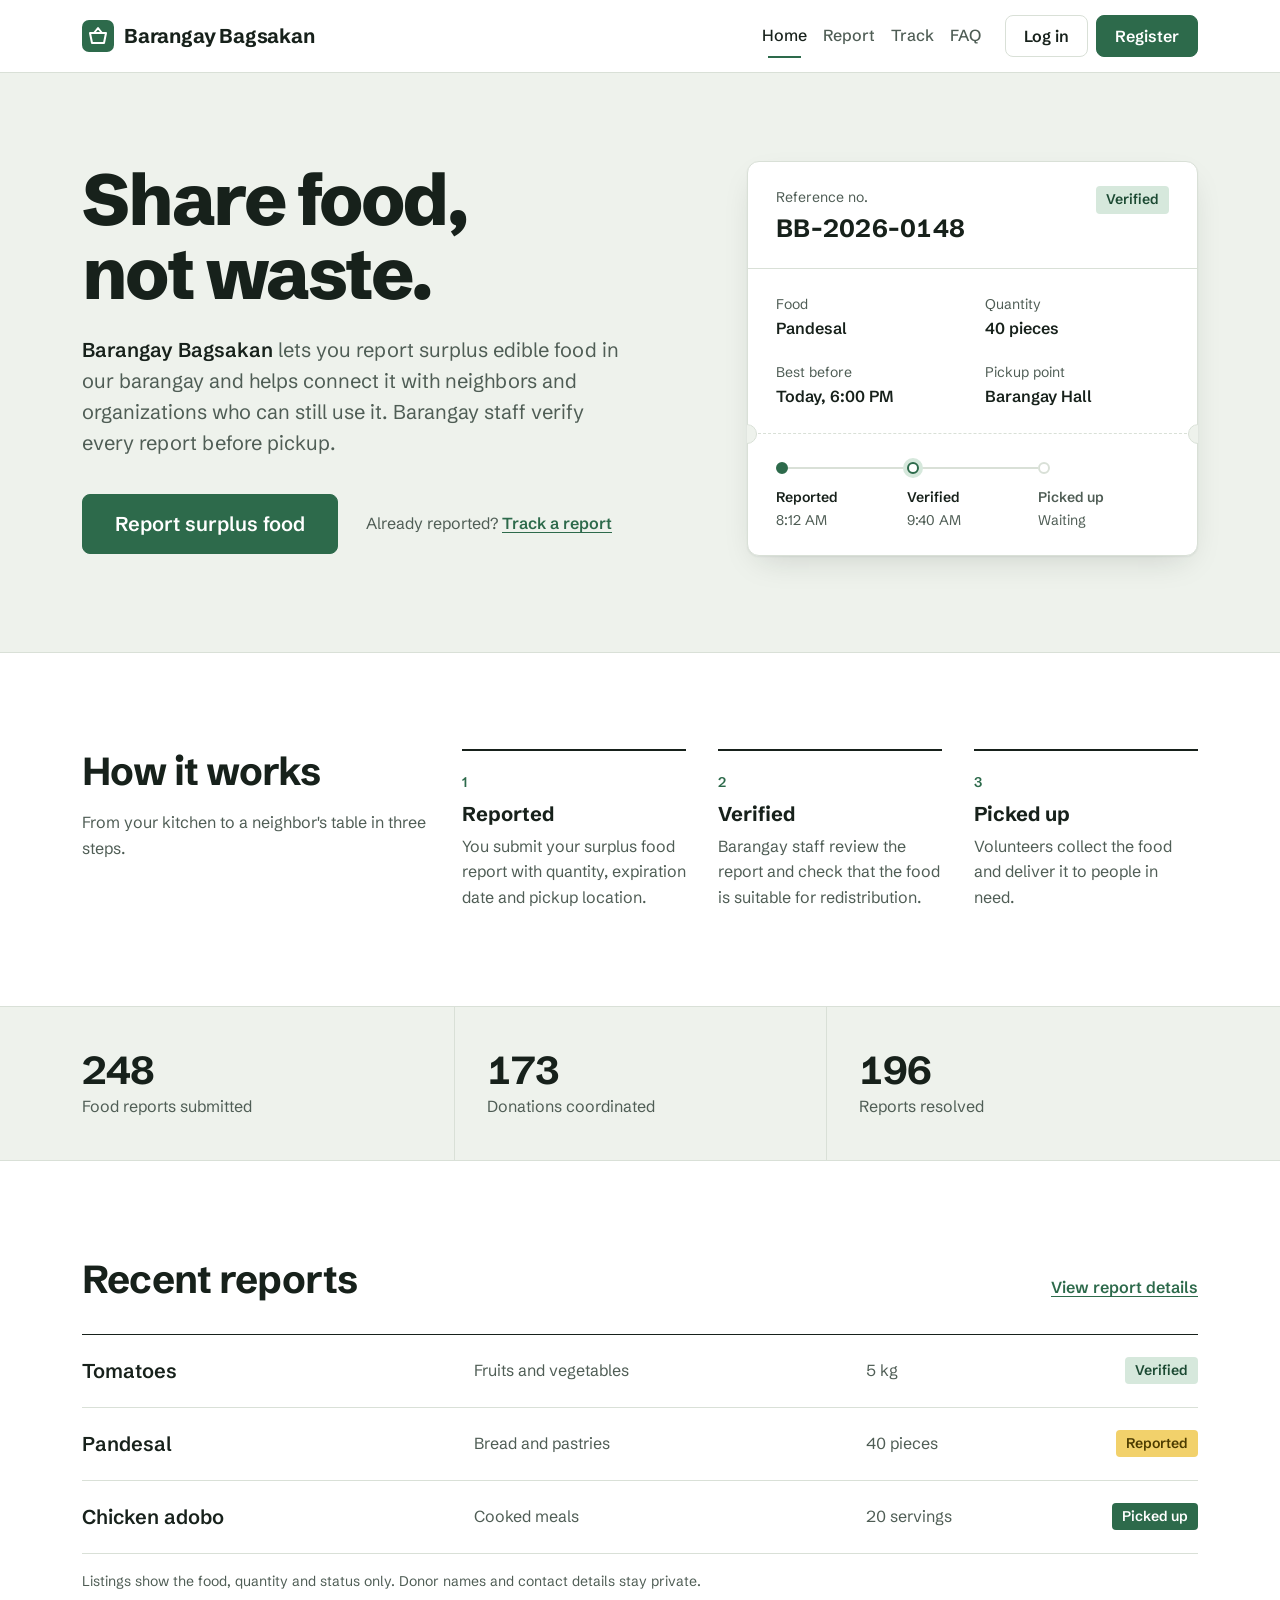
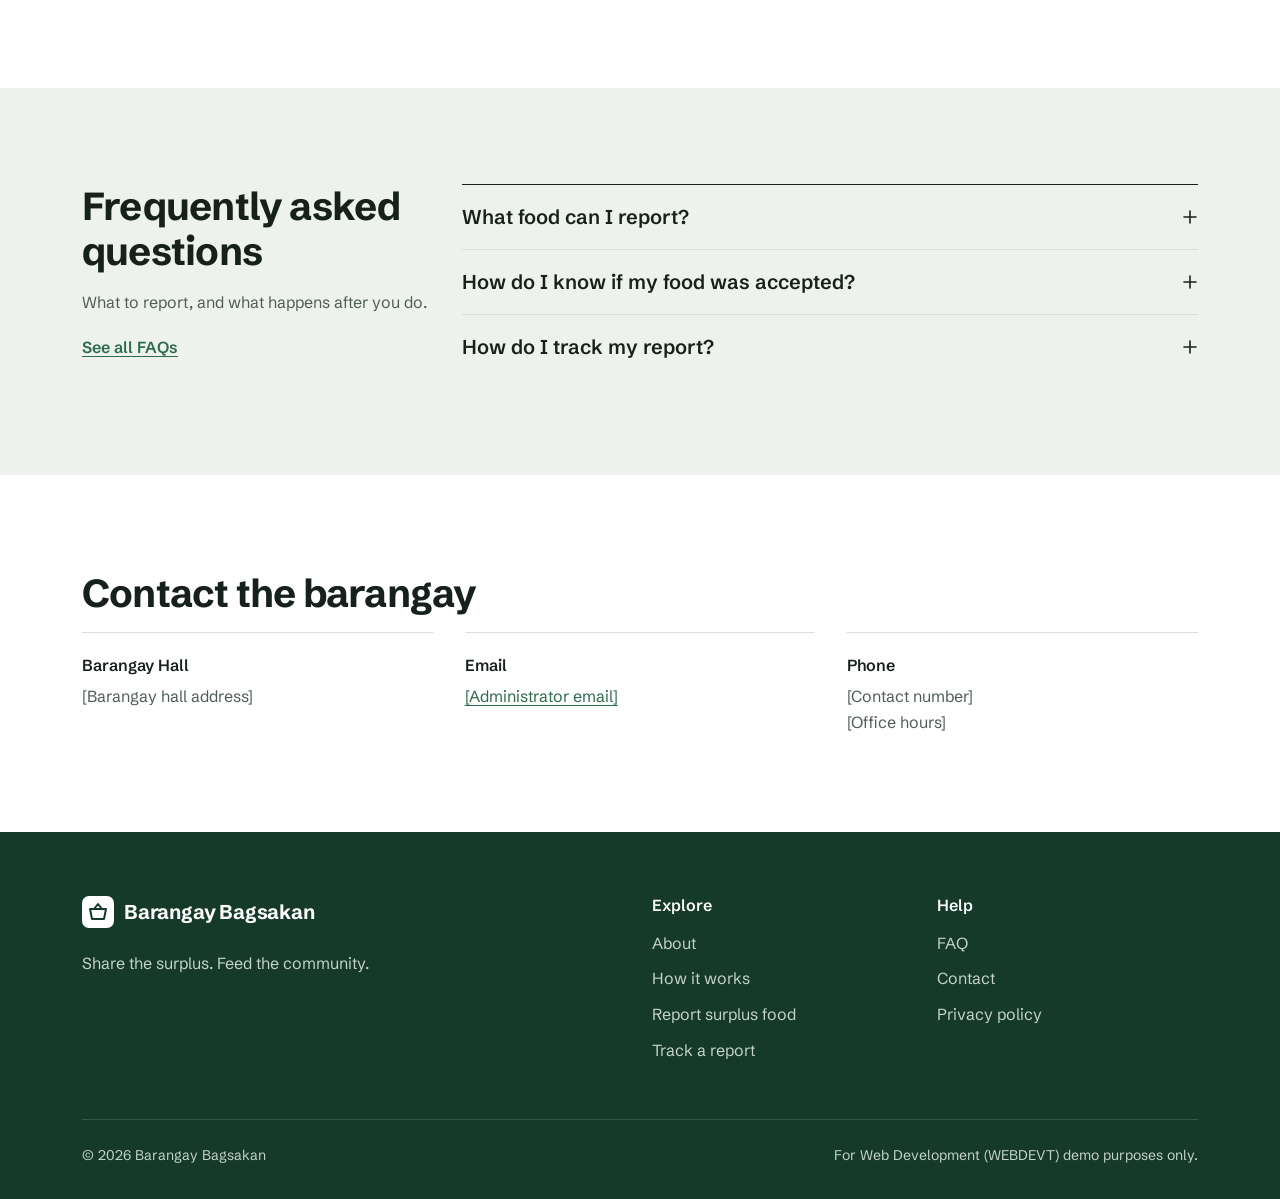
==== index.html @ ea15f90c "Add home page" ====
<!doctype html>
<html lang="en">
  <head>
    <meta charset="utf-8">
    <meta name="viewport" content="width=device-width, initial-scale=1">
    <meta name="description" content="Barangay Bagsakan helps residents report surplus edible food so it reaches neighbors who can still use it.">
    <meta name="theme-color" content="#ffffff">
    <title>Barangay Bagsakan | Share food, not waste.</title>

    <!-- Bootstrap 5: grid, navbar (hamburger menu) and accordion -->
    <link href="https://cdn.jsdelivr.net/npm/bootstrap@5.3.3/dist/css/bootstrap.min.css" rel="stylesheet" integrity="sha384-QWTKZyjpPEjISv5WaRU9OFeRpok6YctnYmDr5pNlyT2bRjXh0JMhjY6hW+ALEwIH" crossorigin="anonymous">

    <!-- One typeface for the whole site: Schibsted Grotesk -->
    <link rel="preconnect" href="https://fonts.googleapis.com">
    <link rel="preconnect" href="https://fonts.gstatic.com" crossorigin>
    <link href="https://fonts.googleapis.com/css2?family=Schibsted+Grotesk:wght@400;500;600;700;800&display=swap" rel="stylesheet">

    <link rel="stylesheet" href="style.css">
  </head>
  <body>
    <a class="skip-link" href="#main">Skip to content</a>

    <!-- ========== 1. NAVIGATION ========== -->
    <!-- Below 992px the links fold into the hamburger menu. -->
    <header class="site-header sticky-top">
      <nav class="navbar navbar-expand-lg" aria-label="Main navigation">
        <div class="container">
          <a class="brand" href="index.html">
            <svg class="brand-mark" viewBox="0 0 32 32" aria-hidden="true">
              <rect width="32" height="32" rx="7" />
              <path d="M8 13h16l-2 10H10z" />
              <path d="M12 13l4-5 4 5" />
            </svg>
            Barangay Bagsakan
          </a>

          <button class="navbar-toggler" type="button" data-bs-toggle="collapse" data-bs-target="#main-menu" aria-controls="main-menu" aria-expanded="false" aria-label="Open menu">
            <span class="hamburger" aria-hidden="true"><span></span><span></span><span></span></span>
          </button>

          <div class="collapse navbar-collapse" id="main-menu">
            <ul class="navbar-nav ms-auto align-items-lg-center">
              <li class="nav-item"><a class="nav-link active" aria-current="page" href="index.html">Home</a></li>
              <li class="nav-item"><a class="nav-link" href="report.html">Report</a></li>
              <li class="nav-item"><a class="nav-link" href="track.html">Track</a></li>
              <li class="nav-item"><a class="nav-link" href="faq.html">FAQ</a></li>
              <li class="nav-item nav-actions">
                <a class="btn btn-outline" href="login.html">Log in</a>
                <a class="btn btn-nav-primary" href="register.html">Register</a>
              </li>
            </ul>
          </div>
        </div>
      </nav>
    </header>

    <main id="main">

      <!-- ========== 2. HERO + 3. REPORT BUTTON ========== -->
      <section class="hero" aria-labelledby="hero-title">
        <div class="container">
          <div class="row align-items-center gy-5">

            <div class="col-lg-6 col-xl-6">
              <h1 class="hero-title" id="hero-title">Share food, not waste.</h1>
              <p class="hero-text"><strong>Barangay Bagsakan</strong> lets you report surplus edible food in our barangay and helps connect it with neighbors and organizations who can still use it. Barangay staff verify every report before pickup.</p>

              <div class="hero-actions">
                <a class="btn btn-primary-solid" href="report.html">Report surplus food</a>
                <p class="hero-track">Already reported? <a href="track.html">Track a report</a></p>
              </div>
            </div>

            <!-- Sample report slip: shows what a resident gets after reporting. -->
            <div class="col-lg-6 col-xl-5 offset-xl-1">
              <figure class="slip" aria-label="Example of a submitted report">
                <div class="slip-head">
                  <div>
                    <span class="slip-label">Reference no.</span>
                    <span class="slip-ref">BB-2026-0148</span>
                  </div>
                  <span class="status status-verified">Verified</span>
                </div>

                <dl class="slip-details">
                  <div>
                    <dt>Food</dt>
                    <dd>Pandesal</dd>
                  </div>
                  <div>
                    <dt>Quantity</dt>
                    <dd>40 pieces</dd>
                  </div>
                  <div>
                    <dt>Best before</dt>
                    <dd>Today, 6:00 PM</dd>
                  </div>
                  <div>
                    <dt>Pickup point</dt>
                    <dd>Barangay Hall</dd>
                  </div>
                </dl>

                <ol class="slip-progress">
                  <li class="is-done"><span class="step-name">Reported</span><span class="step-time">8:12 AM</span></li>
                  <li class="is-current"><span class="step-name">Verified</span><span class="step-time">9:40 AM</span></li>
                  <li><span class="step-name">Picked up</span><span class="step-time">Waiting</span></li>
                </ol>
              </figure>
            </div>

          </div>
        </div>
      </section>

      <!-- ========== 4. HOW IT WORKS ========== -->
      <section class="section" id="how-it-works" aria-labelledby="how-title">
        <div class="container">
          <div class="row gy-4">
            <div class="col-lg-4">
              <h2 class="section-title" id="how-title">How it works</h2>
              <p class="section-lead">From your kitchen to a neighbor's table in three steps.</p>
            </div>

            <div class="col-lg-8">
              <ol class="steps">
                <li class="step">
                  <span class="step-number">1</span>
                  <h3 class="step-title">Reported</h3>
                  <p>You submit your surplus food report with quantity, expiration date and pickup location.</p>
                </li>
                <li class="step">
                  <span class="step-number">2</span>
                  <h3 class="step-title">Verified</h3>
                  <p>Barangay staff review the report and check that the food is suitable for redistribution.</p>
                </li>
                <li class="step">
                  <span class="step-number">3</span>
                  <h3 class="step-title">Picked up</h3>
                  <p>Volunteers collect the food and deliver it to people in need.</p>
                </li>
              </ol>
            </div>
          </div>
        </div>
      </section>

      <!-- ========== 5. STATISTICS ========== -->
      <!-- Sample numbers. Update them when real data is available. -->
      <section class="stats" aria-label="Barangay Bagsakan in numbers">
        <div class="container">
          <dl class="stats-list">
            <div class="stat">
              <dt>Food reports submitted</dt>
              <dd>248</dd>
            </div>
            <div class="stat">
              <dt>Donations coordinated</dt>
              <dd>173</dd>
            </div>
            <div class="stat">
              <dt>Reports resolved</dt>
              <dd>196</dd>
            </div>
          </dl>
        </div>
      </section>

      <!-- ========== 6. RECENT REPORTS ========== -->
      <!-- Listings show food, quantity and status only. No donor names or contact details. -->
      <section class="section" id="recent-reports" aria-labelledby="recent-title">
        <div class="container">
          <div class="section-head">
            <h2 class="section-title" id="recent-title">Recent reports</h2>
            <a class="text-link" href="track.html">View report details</a>
          </div>

          <ul class="listings">
            <li class="listing">
              <span class="listing-name">Tomatoes</span>
              <span class="listing-category">Fruits and vegetables</span>
              <span class="listing-qty">5 kg</span>
              <span class="status status-verified">Verified</span>
            </li>
            <li class="listing">
              <span class="listing-name">Pandesal</span>
              <span class="listing-category">Bread and pastries</span>
              <span class="listing-qty">40 pieces</span>
              <span class="status status-reported">Reported</span>
            </li>
            <li class="listing">
              <span class="listing-name">Chicken adobo</span>
              <span class="listing-category">Cooked meals</span>
              <span class="listing-qty">20 servings</span>
              <span class="status status-picked">Picked up</span>
            </li>
          </ul>

          <p class="listings-note">Listings show the food, quantity and status only. Donor names and contact details stay private.</p>
        </div>
      </section>

      <!-- ========== 7. FAQ ========== -->
      <section class="section section-tinted" id="faq" aria-labelledby="faq-title">
        <div class="container">
          <div class="row gy-4">
            <div class="col-lg-4">
              <h2 class="section-title" id="faq-title">Frequently asked questions</h2>
              <p class="section-lead">What to report, and what happens after you do.</p>
              <a class="text-link" href="faq.html">See all FAQs</a>
            </div>

            <div class="col-lg-8">
              <div class="accordion accordion-flush faq" id="faq-accordion">
                <div class="accordion-item">
                  <h3 class="accordion-header">
                    <button class="accordion-button collapsed" type="button" data-bs-toggle="collapse" data-bs-target="#faq-1" aria-expanded="false" aria-controls="faq-1">What food can I report?</button>
                  </h3>
                  <div id="faq-1" class="accordion-collapse collapse" data-bs-parent="#faq-accordion">
                    <div class="accordion-body">Edible, safe food such as fresh fruits and vegetables, bread and pastries, packaged goods that are not yet expired, and properly stored cooked meals. Spoiled or expired food should not be reported.</div>
                  </div>
                </div>
                <div class="accordion-item">
                  <h3 class="accordion-header">
                    <button class="accordion-button collapsed" type="button" data-bs-toggle="collapse" data-bs-target="#faq-2" aria-expanded="false" aria-controls="faq-2">How do I know if my food was accepted?</button>
                  </h3>
                  <div id="faq-2" class="accordion-collapse collapse" data-bs-parent="#faq-accordion">
                    <div class="accordion-body">After barangay staff review your report, its status changes to Verified. You can check it anytime on the Track a report page.</div>
                  </div>
                </div>
                <div class="accordion-item">
                  <h3 class="accordion-header">
                    <button class="accordion-button collapsed" type="button" data-bs-toggle="collapse" data-bs-target="#faq-3" aria-expanded="false" aria-controls="faq-3">How do I track my report?</button>
                  </h3>
                  <div id="faq-3" class="accordion-collapse collapse" data-bs-parent="#faq-accordion">
                    <div class="accordion-body">Use the reference number you received after submitting. Enter it on the <a href="track.html">Track a report</a> page to see the current status and latest update.</div>
                  </div>
                </div>
              </div>
            </div>
          </div>
        </div>
      </section>

      <!-- ========== 8. CONTACT INFORMATION ========== -->
      <section class="section" id="contact" aria-labelledby="contact-title">
        <div class="container">
          <h2 class="section-title" id="contact-title">Contact the barangay</h2>

          <dl class="contact-list">
            <div class="contact-item">
              <dt>Barangay Hall</dt>
              <dd>[Barangay hall address]</dd>
            </div>
            <div class="contact-item">
              <dt>Email</dt>
              <dd><a href="mailto:admin@example.com">[Administrator email]</a></dd>
            </div>
            <div class="contact-item">
              <dt>Phone</dt>
              <dd>[Contact number]<br>[Office hours]</dd>
            </div>
          </dl>
        </div>
      </section>

    </main>

    <!-- ========== 9. FOOTER ========== -->
    <!-- Copy this whole <footer> into every page so it stays the same everywhere. -->
    <footer class="site-footer">
      <div class="container">
        <div class="row gy-4">
          <div class="col-lg-5">
            <a class="brand brand-light" href="index.html">
              <svg class="brand-mark" viewBox="0 0 32 32" aria-hidden="true">
                <rect width="32" height="32" rx="7" />
                <path d="M8 13h16l-2 10H10z" />
                <path d="M12 13l4-5 4 5" />
              </svg>
              Barangay Bagsakan
            </a>
            <p class="footer-tagline">Share the surplus. Feed the community.</p>
          </div>

          <nav class="col-6 col-lg-3 offset-lg-1" aria-label="Footer: explore">
            <h2 class="footer-heading">Explore</h2>
            <ul class="footer-links">
              <li><a href="about.html">About</a></li>
              <li><a href="index.html#how-it-works">How it works</a></li>
              <li><a href="report.html">Report surplus food</a></li>
              <li><a href="track.html">Track a report</a></li>
            </ul>
          </nav>

          <nav class="col-6 col-lg-3" aria-label="Footer: help">
            <h2 class="footer-heading">Help</h2>
            <ul class="footer-links">
              <li><a href="faq.html">FAQ</a></li>
              <li><a href="index.html#contact">Contact</a></li>
              <li><a href="privacy.html">Privacy policy</a></li>
            </ul>
          </nav>
        </div>

        <div class="footer-bottom">
          <p>&copy; <span id="year">2026</span> Barangay Bagsakan</p>
          <p>For Web Development (WEBDEVT) demo purposes only.</p>
        </div>
      </div>
    </footer>

    <script src="https://cdn.jsdelivr.net/npm/bootstrap@5.3.3/dist/js/bootstrap.bundle.min.js" integrity="sha384-YvpcrYf0tY3lHB60NNkmXc5s9fDVZLESaAA55NDzOxhy9GkcIdslK1eN7N6jIeHz" crossorigin="anonymous"></script>
    <script src="script.js"></script>
  </body>
</html>
---- style.css ----
/* =========================================================
   Barangay Bagsakan: shared styles
   Every page links this file so the header, buttons and
   footer look the same everywhere.
   ========================================================= */

:root {
  /* Color */
  --white: #ffffff;
  --sage: #eef2ec;        /* tinted sections */
  --line: #d9e0d7;        /* dividers and borders */
  --ink: #17211b;         /* main text */
  --ink-soft: #4f5d55;    /* secondary text */
  --leaf: #2d6a4b;        /* buttons, links, done states */
  --leaf-dark: #22533a;
  --forest: #163a2a;      /* footer */
  --calamansi: #f2d16b;   /* "Reported" status only */

  /* Type scale (16px base, about 1.25 ratio) */
  --font: "Schibsted Grotesk", "Segoe UI", system-ui, sans-serif;
  --text-sm: 0.875rem;    /* 14px */
  --text-base: 1rem;      /* 16px */
  --text-md: 1.25rem;     /* 20px */
  --text-lg: 1.5625rem;   /* 25px */
  --text-xl: 1.9375rem;   /* 31px */
  --text-2xl: 2.4375rem;  /* 39px */

  /* Spacing and shape */
  --section-space: 6rem;
  --radius: 8px;
  --header-height: 72px;
}

/* ---------- Base ---------- */
html {
  scroll-behavior: smooth;
  scroll-padding-top: var(--header-height); /* anchors don't hide under the sticky header */
}

body {
  font-family: var(--font);
  font-size: var(--text-base);
  line-height: 1.6;
  color: var(--ink);
  background-color: var(--white);
  -webkit-font-smoothing: antialiased;
}

h1, h2, h3 {
  font-family: var(--font);
  color: var(--ink);
  margin: 0;
}

p {
  margin: 0;
}

a {
  color: var(--leaf);
  text-underline-offset: 0.2em;
}

a:hover {
  color: var(--leaf-dark);
}

:focus-visible {
  outline: 3px solid var(--leaf);
  outline-offset: 3px;
  border-radius: 4px;
}

.skip-link {
  position: absolute;
  left: 1rem;
  top: -3rem;
  z-index: 2000;
  padding: 0.5rem 1rem;
  background-color: var(--ink);
  color: var(--white);
  border-radius: var(--radius);
}

.skip-link:focus {
  top: 1rem;
  color: var(--white);
}

/* ---------- Buttons ---------- */
.btn-primary-solid,
.btn-outline {
  display: inline-flex;
  align-items: center;
  justify-content: center;
  min-height: 48px;
  padding: 0.75rem 1.5rem;
  border-radius: var(--radius);
  font-weight: 600;
  font-size: var(--text-base);
  text-decoration: none;
  transition: background-color 0.15s ease, color 0.15s ease, border-color 0.15s ease;
}

.btn-primary-solid {
  background-color: var(--leaf);
  border: 1px solid var(--leaf);
  color: var(--white);
}

.btn-primary-solid:hover,
.btn-primary-solid:focus-visible {
  background-color: var(--leaf-dark);
  border-color: var(--leaf-dark);
  color: var(--white);
}

.btn-outline {
  min-height: 40px;
  padding: 0.5rem 1.125rem;
  background-color: transparent;
  border: 1px solid var(--line);
  color: var(--ink);
}

.btn-outline:hover,
.btn-outline:focus-visible {
  border-color: var(--ink);
  color: var(--ink);
}

/* Small solid button for the navbar (Register) */
.btn-nav-primary {
  display: inline-flex;
  align-items: center;
  justify-content: center;
  min-height: 40px;
  padding: 0.5rem 1.125rem;
  border-radius: var(--radius);
  border: 1px solid var(--leaf);
  background-color: var(--leaf);
  color: var(--white);
  font-weight: 600;
  text-decoration: none;
  transition: background-color 0.15s ease, border-color 0.15s ease;
}

.btn-nav-primary:hover,
.btn-nav-primary:focus-visible {
  background-color: var(--leaf-dark);
  border-color: var(--leaf-dark);
  color: var(--white);
}

.nav-actions {
  display: flex;
  gap: 0.5rem;
}

/* ---------- Status tags (used in the slip and listings) ---------- */
.status {
  display: inline-block;
  padding: 0.25rem 0.625rem;
  border-radius: 4px;
  font-size: var(--text-sm);
  font-weight: 600;
  line-height: 1.4;
  white-space: nowrap;
}

.status-reported { background-color: var(--calamansi); color: #4d3c00; }
.status-verified { background-color: #d6e8dc; color: #1c4a33; }
.status-picked   { background-color: var(--leaf); color: var(--white); }

/* =========================================================
   1. HEADER / NAVIGATION
   ========================================================= */
.site-header {
  background-color: var(--white);
  border-bottom: 1px solid var(--line);
}

.site-header .navbar {
  min-height: var(--header-height);
  padding: 0;
}

.brand {
  display: inline-flex;
  align-items: center;
  gap: 0.625rem;
  font-size: var(--text-md);
  font-weight: 700;
  letter-spacing: -0.01em;
  color: var(--ink);
  text-decoration: none;
}

.brand:hover {
  color: var(--ink);
}

.brand-mark {
  width: 32px;
  height: 32px;
  flex-shrink: 0;
}

.brand-mark rect {
  fill: var(--leaf);
}

.brand-mark path {
  fill: none;
  stroke: var(--white);
  stroke-width: 2;
  stroke-linejoin: round;
  stroke-linecap: round;
}

.navbar .nav-link {
  position: relative;
  padding: 0.5rem 0.875rem;
  font-weight: 500;
  color: var(--ink-soft);
}

.navbar .nav-link:hover,
.navbar .nav-link.active {
  color: var(--ink);
}

/* Current page: a short line under the link (desktop) */
@media (min-width: 992px) {
  .navbar .nav-link.active::after {
    content: "";
    position: absolute;
    left: 0.875rem;
    right: 0.875rem;
    bottom: -1px;
    height: 2px;
    background-color: var(--leaf);
  }

  .site-header .navbar-nav {
    align-self: stretch;
  }

  .site-header .nav-item {
    display: flex;
    align-items: center;
  }

  .site-header .nav-link {
    height: 100%;
    display: flex;
    align-items: center;
  }

  .nav-actions {
    margin-left: 1rem;
  }
}

/* Hamburger: three bars that become an X when the menu is open */
.navbar-toggler {
  width: 44px;
  height: 44px;
  padding: 0;
  border: 1px solid var(--line);
  border-radius: var(--radius);
}

.navbar-toggler:focus {
  box-shadow: none;
}

.hamburger {
  display: flex;
  flex-direction: column;
  gap: 5px;
  width: 20px;
  margin: 0 auto;
}

.hamburger span {
  display: block;
  height: 2px;
  background-color: var(--ink);
  border-radius: 1px;
  transition: transform 0.2s ease, opacity 0.2s ease;
}

.navbar-toggler[aria-expanded="true"] .hamburger span:nth-child(1) { transform: translateY(7px) rotate(45deg); }
.navbar-toggler[aria-expanded="true"] .hamburger span:nth-child(2) { opacity: 0; }
.navbar-toggler[aria-expanded="true"] .hamburger span:nth-child(3) { transform: translateY(-7px) rotate(-45deg); }

/* Mobile menu */
@media (max-width: 991.98px) {
  .navbar-collapse {
    padding: 0.5rem 0 1.25rem;
  }

  .navbar .nav-link {
    padding: 0.75rem 0;
    min-height: 44px;
    border-bottom: 1px solid var(--line);
  }

  .navbar .nav-link.active {
    color: var(--leaf);
  }

  /* Log in and Register share one row, each half the width */
  .nav-actions {
    margin-top: 1rem;
  }

  .nav-actions .btn-outline,
  .nav-actions .btn-nav-primary {
    flex: 1;
    min-height: 48px;
  }
}

/* =========================================================
   2. HERO
   ========================================================= */
.hero {
  padding: 5.5rem 0 6rem;
  background-color: var(--sage);
  border-bottom: 1px solid var(--line);
}

.hero-title {
  font-size: clamp(2.75rem, 1.6rem + 4.2vw, 4.5rem);
  font-weight: 800;
  line-height: 1.02;
  letter-spacing: -0.035em;
  max-width: 10ch;
  margin-bottom: 1.5rem;
}

.hero-text {
  font-size: var(--text-md);
  line-height: 1.55;
  color: var(--ink-soft);
  max-width: 34rem;
  margin-bottom: 2.25rem;
}

.hero-text strong {
  font-weight: 600;
  color: var(--ink);
}

.hero-actions {
  display: flex;
  flex-wrap: wrap;
  align-items: center;
  gap: 1rem 1.75rem;
}

.hero-actions .btn-primary-solid {
  min-height: 56px;
  padding: 0.875rem 2rem;
  font-size: var(--text-md);
}

.hero-track {
  color: var(--ink-soft);
}

.hero-track a {
  font-weight: 600;
}

/* ---------- Report slip ---------- */
.slip {
  margin: 0;
  background-color: var(--white);
  border: 1px solid var(--line);
  border-radius: 12px;
  box-shadow: 0 1px 2px rgba(23, 33, 27, 0.06), 0 12px 32px -12px rgba(23, 33, 27, 0.18);
}

.slip-head {
  display: flex;
  justify-content: space-between;
  align-items: flex-start;
  gap: 1rem;
  padding: 1.5rem 1.75rem 1.25rem;
  border-bottom: 1px solid var(--line);
}

.slip-label {
  display: block;
  font-size: var(--text-sm);
  color: var(--ink-soft);
}

.slip-ref {
  display: block;
  font-size: var(--text-lg);
  font-weight: 700;
  letter-spacing: 0.01em;
  font-variant-numeric: tabular-nums;
}

.slip-details {
  display: grid;
  grid-template-columns: 1fr 1fr;
  gap: 1.25rem 1.5rem;
  margin: 0;
  padding: 1.5rem 1.75rem;
}

.slip-details dt {
  font-size: var(--text-sm);
  font-weight: 400;
  color: var(--ink-soft);
}

.slip-details dd {
  margin: 0;
  font-weight: 600;
}

/* Tear line with two notches, like a claim stub */
.slip-progress {
  position: relative;
  display: grid;
  grid-template-columns: repeat(3, 1fr);
  margin: 0;
  padding: 1.75rem 1.75rem 1.5rem;
  list-style: none;
  border-top: 1px dashed var(--line);
}

.slip-progress::before,
.slip-progress::after {
  content: "";
  position: absolute;
  top: -10px;
  width: 20px;
  height: 20px;
  border-radius: 50%;
  background-color: var(--sage);
  border: 1px solid var(--line);
}

.slip-progress::before { left: -11px; clip-path: inset(0 0 0 50%); }
.slip-progress::after  { right: -11px; clip-path: inset(0 50% 0 0); }

.slip-progress li {
  position: relative;
  padding-top: 1.5rem;
}

/* Dot for each step */
.slip-progress li::before {
  content: "";
  position: absolute;
  top: 0;
  left: 0;
  z-index: 1;
  width: 12px;
  height: 12px;
  border-radius: 50%;
  background-color: var(--white);
  border: 2px solid var(--line);
}

/* Line connecting the dots */
.slip-progress li:not(:last-child)::after {
  content: "";
  position: absolute;
  top: 5px;
  left: 12px;
  right: 0;
  height: 2px;
  background-color: var(--line);
}

.slip-progress .is-done::before,
.slip-progress .is-done::after {
  background-color: var(--leaf);
  border-color: var(--leaf);
}

.slip-progress .is-current::before {
  border-color: var(--leaf);
  box-shadow: 0 0 0 4px #d6e8dc;
}

.step-name {
  display: block;
  font-size: var(--text-sm);
  font-weight: 600;
}

.step-time {
  display: block;
  font-size: var(--text-sm);
  color: var(--ink-soft);
}

.slip-progress li:not(.is-done):not(.is-current) .step-name {
  color: var(--ink-soft);
}

/* =========================================================
   SHARED SECTION STYLES
   ========================================================= */
.section {
  padding: var(--section-space) 0;
}

.section-tinted {
  background-color: var(--sage);
}

.section-title {
  font-size: clamp(var(--text-xl), 1.4rem + 1.4vw, var(--text-2xl));
  font-weight: 700;
  line-height: 1.15;
  letter-spacing: -0.02em;
  margin-bottom: 1rem;
}

.section-lead {
  color: var(--ink-soft);
  max-width: 22rem;
  margin-bottom: 1.25rem;
}

.section-head {
  display: flex;
  flex-wrap: wrap;
  justify-content: space-between;
  align-items: baseline;
  gap: 0.5rem 2rem;
  margin-bottom: 2rem;
}

.section-head .section-title {
  margin-bottom: 0;
}

.text-link {
  font-weight: 600;
}

/* =========================================================
   4. HOW IT WORKS
   ========================================================= */
.steps {
  display: grid;
  grid-template-columns: repeat(3, 1fr);
  gap: 2rem;
  margin: 0;
  padding: 0;
  list-style: none;
}

.step {
  padding-top: 1.25rem;
  border-top: 2px solid var(--ink);
}

.step-number {
  display: block;
  font-size: var(--text-sm);
  font-weight: 600;
  color: var(--leaf);
  margin-bottom: 0.5rem;
}

.step-title {
  font-size: var(--text-md);
  font-weight: 700;
  margin-bottom: 0.5rem;
}

.step p {
  color: var(--ink-soft);
}

/* =========================================================
   5. STATISTICS
   ========================================================= */
.stats {
  background-color: var(--sage);
  border-top: 1px solid var(--line);
  border-bottom: 1px solid var(--line);
}

.stats-list {
  display: grid;
  grid-template-columns: repeat(3, 1fr);
  margin: 0;
}

.stat {
  display: flex;
  flex-direction: column-reverse; /* number shows above its label */
  padding: 2.5rem 0 2.5rem 2rem;
  border-left: 1px solid var(--line);
}

.stat:first-child {
  padding-left: 0;
  border-left: none;
}

.stat dt {
  font-weight: 400;
  color: var(--ink-soft);
}

.stat dd {
  margin: 0;
  font-size: var(--text-2xl);
  font-weight: 700;
  line-height: 1.2;
  letter-spacing: -0.02em;
  font-variant-numeric: tabular-nums;
}

/* =========================================================
   6. RECENT REPORTS (listing board)
   ========================================================= */
.listings {
  margin: 0;
  padding: 0;
  list-style: none;
  border-top: 1px solid var(--ink);
}

.listing {
  display: grid;
  grid-template-columns: 2fr 2fr 1fr 8rem;
  align-items: center;
  gap: 1rem;
  padding: 1.25rem 0;
  border-bottom: 1px solid var(--line);
}

.listing-name {
  font-size: var(--text-md);
  font-weight: 600;
}

.listing-category,
.listing-qty {
  color: var(--ink-soft);
}

.listing-qty {
  font-variant-numeric: tabular-nums;
}

.listing .status {
  justify-self: end;
}

.listings-note {
  margin-top: 1rem;
  font-size: var(--text-sm);
  color: var(--ink-soft);
}

/* =========================================================
   7. FAQ (Bootstrap accordion, flush style)
   ========================================================= */
.faq {
  --bs-accordion-bg: transparent;
  --bs-accordion-border-color: var(--line);
  --bs-accordion-btn-padding-x: 0;
  --bs-accordion-btn-padding-y: 1.25rem;
  --bs-accordion-body-padding-x: 0;
  --bs-accordion-body-padding-y: 0;
  --bs-accordion-btn-color: var(--ink);
  --bs-accordion-active-color: var(--ink);
  --bs-accordion-active-bg: transparent;
  --bs-accordion-btn-focus-box-shadow: none;
  /* Plus / minus icons instead of the default chevron */
  --bs-accordion-btn-icon: url("data:image/svg+xml,%3csvg xmlns='http://www.w3.org/2000/svg' viewBox='0 0 16 16'%3e%3cpath d='M8 2v12M2 8h12' stroke='%2317211b' stroke-width='1.6' stroke-linecap='round'/%3e%3c/svg%3e");
  --bs-accordion-btn-active-icon: url("data:image/svg+xml,%3csvg xmlns='http://www.w3.org/2000/svg' viewBox='0 0 16 16'%3e%3cpath d='M2 8h12' stroke='%232d6a4b' stroke-width='1.6' stroke-linecap='round'/%3e%3c/svg%3e");
  --bs-accordion-btn-icon-transform: none;
  --bs-accordion-btn-icon-width: 1rem;
  border-top: 1px solid var(--ink);
}

.faq .accordion-item {
  background-color: transparent;
}

.faq .accordion-button {
  font-size: var(--text-md);
  font-weight: 600;
  background-color: transparent;
}

.faq .accordion-button:focus-visible {
  outline: 3px solid var(--leaf);
  outline-offset: -3px;
}

.faq .accordion-body {
  max-width: 40rem;
  padding-bottom: 1.5rem;
  color: var(--ink-soft);
}

/* =========================================================
   8. CONTACT
   ========================================================= */
.contact-list {
  display: grid;
  grid-template-columns: repeat(3, 1fr);
  gap: 2rem;
  margin: 1rem 0 0;
}

.contact-item {
  padding-top: 1.25rem;
  border-top: 1px solid var(--line);
}

.contact-item dt {
  font-weight: 600;
  margin-bottom: 0.375rem;
}

.contact-item dd {
  margin: 0;
  color: var(--ink-soft);
}

/* =========================================================
   9. FOOTER (same on every page)
   ========================================================= */
.site-footer {
  padding: 4rem 0 2rem;
  background-color: var(--forest);
  color: #c5d3ca;
}

.brand-light,
.brand-light:hover {
  color: var(--white);
}

.brand-light .brand-mark rect {
  fill: var(--white);
}

.brand-light .brand-mark path {
  stroke: var(--forest);
}

.footer-tagline {
  margin-top: 1rem;
  max-width: 20rem;
}

.footer-heading {
  font-size: var(--text-base);
  font-weight: 600;
  color: var(--white);
  margin-bottom: 1rem;
}

.footer-links {
  margin: 0;
  padding: 0;
  list-style: none;
}

.footer-links li + li {
  margin-top: 0.625rem;
}

.footer-links a {
  color: #c5d3ca;
  text-decoration: none;
}

.footer-links a:hover {
  color: var(--white);
  text-decoration: underline;
}

.site-footer :focus-visible {
  outline-color: var(--calamansi);
}

.footer-bottom {
  display: flex;
  flex-wrap: wrap;
  justify-content: space-between;
  gap: 0.5rem 2rem;
  margin-top: 3.5rem;
  padding-top: 1.5rem;
  border-top: 1px solid rgba(255, 255, 255, 0.14);
  font-size: var(--text-sm);
}

/* =========================================================
   RESPONSIVE
   ========================================================= */

/* Tablet */
@media (max-width: 991.98px) {
  :root {
    --section-space: 4.5rem;
  }

  .hero {
    padding: 3.5rem 0 4rem;
  }

  .section-lead {
    max-width: 34rem;
  }

  .slip {
    max-width: 34rem;
  }
}

/* Small tablet and phones */
@media (max-width: 767.98px) {
  .steps,
  .contact-list {
    grid-template-columns: 1fr;
    gap: 1.75rem;
  }

  .stats-list {
    grid-template-columns: 1fr;
  }

  .stat,
  .stat:first-child {
    padding: 1.25rem 0;
    border-left: none;
    border-top: 1px solid var(--line);
    flex-direction: row-reverse;
    justify-content: space-between;
    align-items: baseline;
    gap: 1rem;
  }

  .stat:first-child {
    border-top: none;
  }

  .stat dd {
    font-size: var(--text-xl);
  }

  /* Listing rows: name + status on top, details underneath */
  .listing {
    grid-template-columns: 1fr auto;
    grid-template-areas:
      "name status"
      "category qty";
    gap: 0.25rem 1rem;
  }

  .listing-name     { grid-area: name; }
  .listing .status  { grid-area: status; }
  .listing-category { grid-area: category; }
  .listing-qty      { grid-area: qty; text-align: right; }
}

/* Phones */
@media (max-width: 575.98px) {
  :root {
    --section-space: 3.5rem;
  }

  .hero-actions {
    flex-direction: column;
    align-items: stretch;
  }

  .hero-actions .btn-primary-solid {
    width: 100%;
  }

  .hero-track {
    text-align: center;
  }

  .slip-head,
  .slip-details {
    padding-left: 1.25rem;
    padding-right: 1.25rem;
  }

  .slip-progress {
    padding: 1.5rem 1.25rem 1.25rem;
  }

  .faq .accordion-button {
    font-size: var(--text-base);
  }

  .footer-bottom {
    flex-direction: column;
  }
}

/* Respect users who turn off motion */
@media (prefers-reduced-motion: reduce) {
  html { scroll-behavior: auto; }
  *, *::before, *::after { transition: none !important; }
}
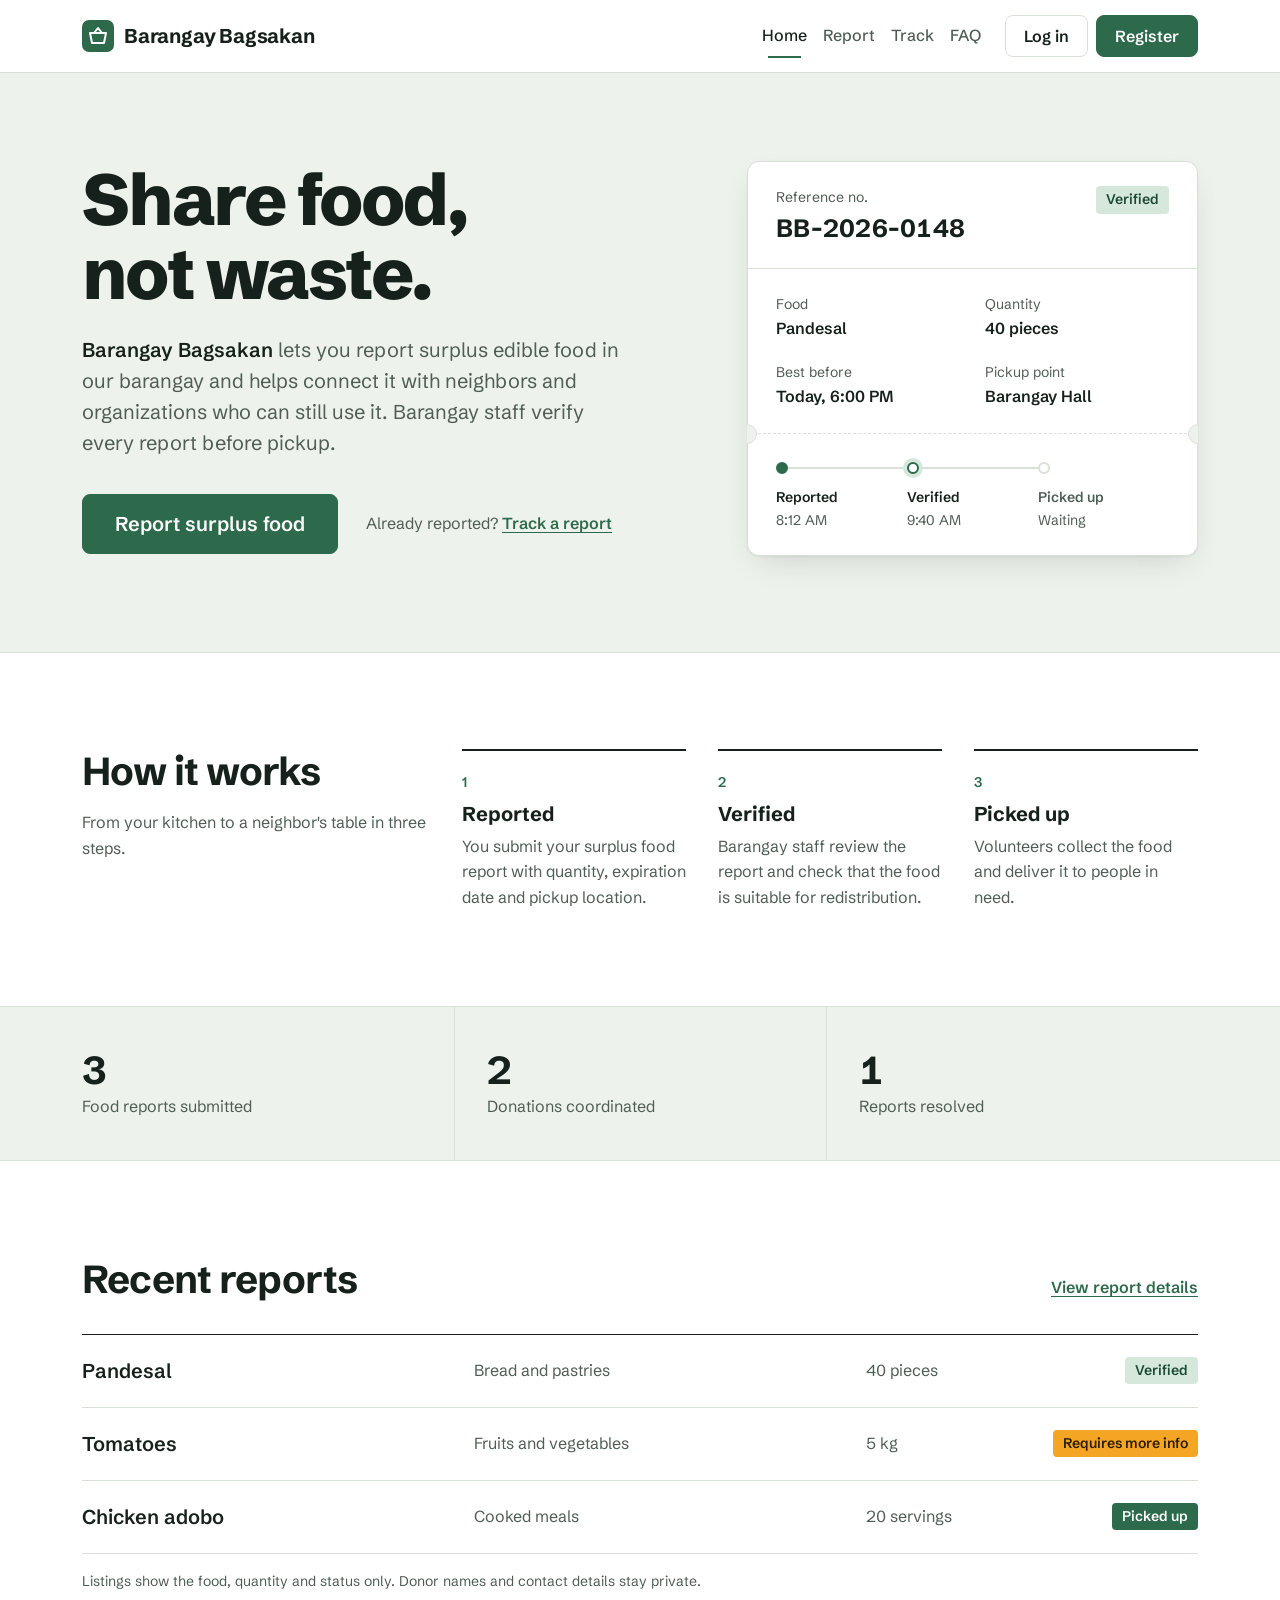
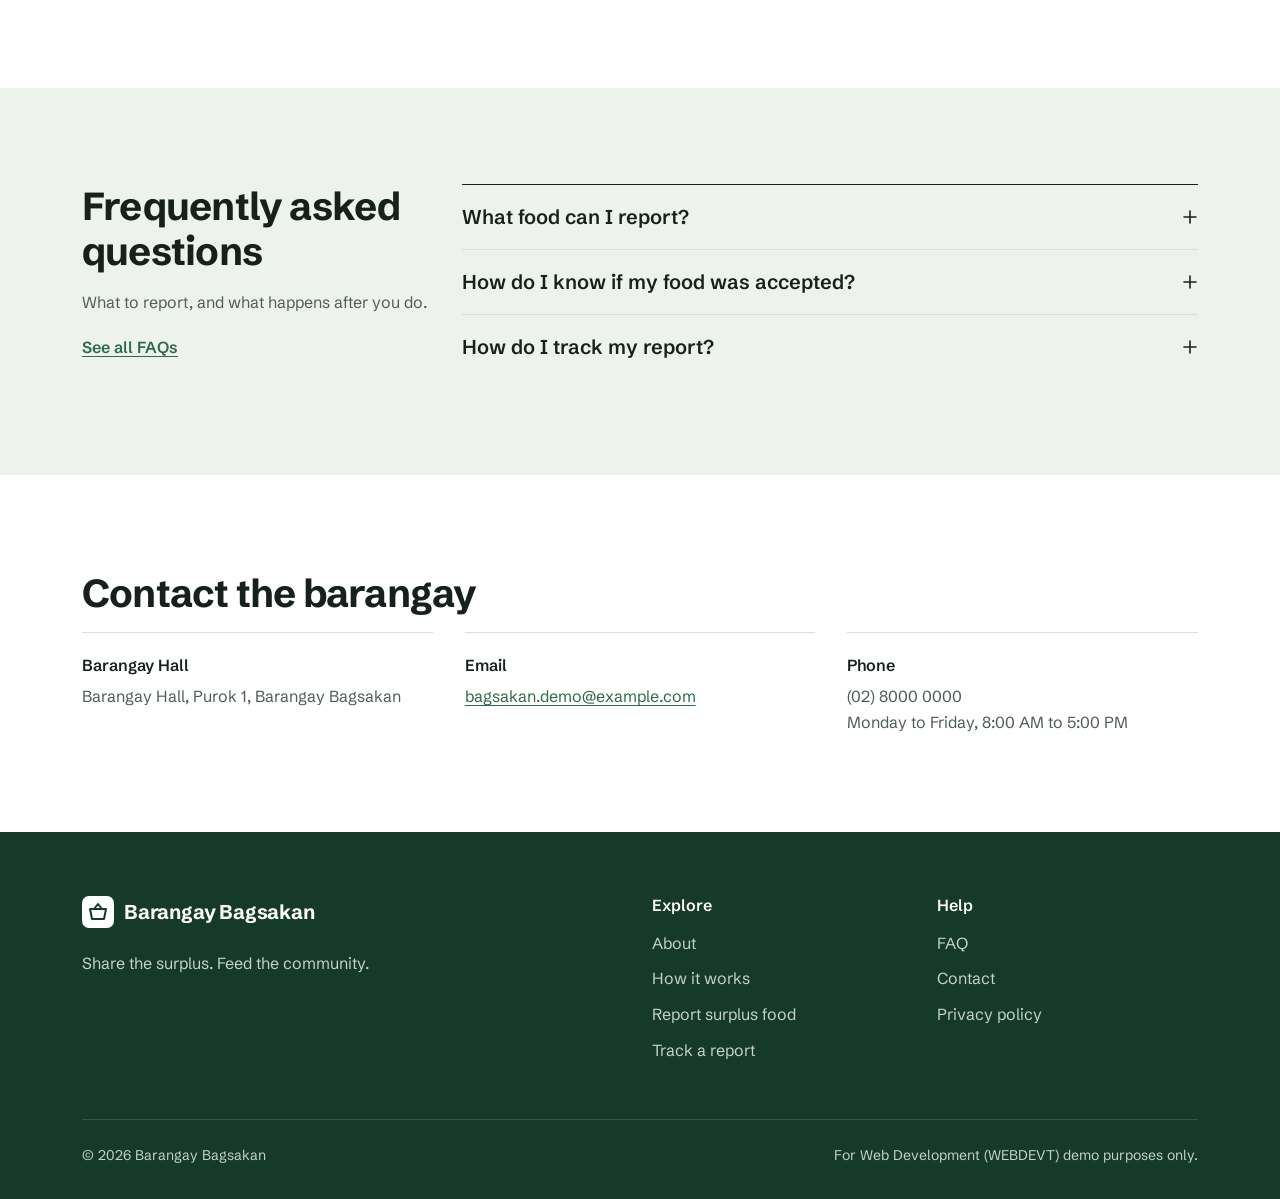
==== commit 8407c65c: "Staff view(demo), Home contact info, Home stats." ====
--- a/index.html
+++ b/index.html
@@ -1,316 +1,300 @@
-<!doctype html>
-<html lang="en">
-  <head>
-    <meta charset="utf-8">
-    <meta name="viewport" content="width=device-width, initial-scale=1">
-    <meta name="description" content="Barangay Bagsakan helps residents report surplus edible food so it reaches neighbors who can still use it.">
-    <meta name="theme-color" content="#ffffff">
-    <title>Barangay Bagsakan | Share food, not waste.</title>
-
-    <!-- Bootstrap 5: grid, navbar (hamburger menu) and accordion -->
-    <link href="https://cdn.jsdelivr.net/npm/bootstrap@5.3.3/dist/css/bootstrap.min.css" rel="stylesheet" integrity="sha384-QWTKZyjpPEjISv5WaRU9OFeRpok6YctnYmDr5pNlyT2bRjXh0JMhjY6hW+ALEwIH" crossorigin="anonymous">
-
-    <!-- One typeface for the whole site: Schibsted Grotesk -->
-    <link rel="preconnect" href="https://fonts.googleapis.com">
-    <link rel="preconnect" href="https://fonts.gstatic.com" crossorigin>
-    <link href="https://fonts.googleapis.com/css2?family=Schibsted+Grotesk:wght@400;500;600;700;800&display=swap" rel="stylesheet">
-
-    <link rel="stylesheet" href="style.css">
-  </head>
-  <body>
-    <a class="skip-link" href="#main">Skip to content</a>
-
-    <!-- ========== 1. NAVIGATION ========== -->
-    <!-- Below 992px the links fold into the hamburger menu. -->
-    <header class="site-header sticky-top">
-      <nav class="navbar navbar-expand-lg" aria-label="Main navigation">
-        <div class="container">
-          <a class="brand" href="index.html">
-            <svg class="brand-mark" viewBox="0 0 32 32" aria-hidden="true">
-              <rect width="32" height="32" rx="7" />
-              <path d="M8 13h16l-2 10H10z" />
-              <path d="M12 13l4-5 4 5" />
-            </svg>
-            Barangay Bagsakan
-          </a>
-
-          <button class="navbar-toggler" type="button" data-bs-toggle="collapse" data-bs-target="#main-menu" aria-controls="main-menu" aria-expanded="false" aria-label="Open menu">
-            <span class="hamburger" aria-hidden="true"><span></span><span></span><span></span></span>
-          </button>
-
-          <div class="collapse navbar-collapse" id="main-menu">
-            <ul class="navbar-nav ms-auto align-items-lg-center">
-              <li class="nav-item"><a class="nav-link active" aria-current="page" href="index.html">Home</a></li>
-              <li class="nav-item"><a class="nav-link" href="report.html">Report</a></li>
-              <li class="nav-item"><a class="nav-link" href="track.html">Track</a></li>
-              <li class="nav-item"><a class="nav-link" href="faq.html">FAQ</a></li>
-              <li class="nav-item nav-actions">
-                <a class="btn btn-outline" href="login.html">Log in</a>
-                <a class="btn btn-nav-primary" href="register.html">Register</a>
-              </li>
-            </ul>
-          </div>
-        </div>
-      </nav>
-    </header>
-
-    <main id="main">
-
-      <!-- ========== 2. HERO + 3. REPORT BUTTON ========== -->
-      <section class="hero" aria-labelledby="hero-title">
-        <div class="container">
-          <div class="row align-items-center gy-5">
-
-            <div class="col-lg-6 col-xl-6">
-              <h1 class="hero-title" id="hero-title">Share food, not waste.</h1>
-              <p class="hero-text"><strong>Barangay Bagsakan</strong> lets you report surplus edible food in our barangay and helps connect it with neighbors and organizations who can still use it. Barangay staff verify every report before pickup.</p>
-
-              <div class="hero-actions">
-                <a class="btn btn-primary-solid" href="report.html">Report surplus food</a>
-                <p class="hero-track">Already reported? <a href="track.html">Track a report</a></p>
-              </div>
-            </div>
-
-            <!-- Sample report slip: shows what a resident gets after reporting. -->
-            <div class="col-lg-6 col-xl-5 offset-xl-1">
-              <figure class="slip" aria-label="Example of a submitted report">
-                <div class="slip-head">
-                  <div>
-                    <span class="slip-label">Reference no.</span>
-                    <span class="slip-ref">BB-2026-0148</span>
-                  </div>
-                  <span class="status status-verified">Verified</span>
-                </div>
-
-                <dl class="slip-details">
-                  <div>
-                    <dt>Food</dt>
-                    <dd>Pandesal</dd>
-                  </div>
-                  <div>
-                    <dt>Quantity</dt>
-                    <dd>40 pieces</dd>
-                  </div>
-                  <div>
-                    <dt>Best before</dt>
-                    <dd>Today, 6:00 PM</dd>
-                  </div>
-                  <div>
-                    <dt>Pickup point</dt>
-                    <dd>Barangay Hall</dd>
-                  </div>
-                </dl>
-
-                <ol class="slip-progress">
-                  <li class="is-done"><span class="step-name">Reported</span><span class="step-time">8:12 AM</span></li>
-                  <li class="is-current"><span class="step-name">Verified</span><span class="step-time">9:40 AM</span></li>
-                  <li><span class="step-name">Picked up</span><span class="step-time">Waiting</span></li>
-                </ol>
-              </figure>
-            </div>
-
-          </div>
-        </div>
-      </section>
-
-      <!-- ========== 4. HOW IT WORKS ========== -->
-      <section class="section" id="how-it-works" aria-labelledby="how-title">
-        <div class="container">
-          <div class="row gy-4">
-            <div class="col-lg-4">
-              <h2 class="section-title" id="how-title">How it works</h2>
-              <p class="section-lead">From your kitchen to a neighbor's table in three steps.</p>
-            </div>
-
-            <div class="col-lg-8">
-              <ol class="steps">
-                <li class="step">
-                  <span class="step-number">1</span>
-                  <h3 class="step-title">Reported</h3>
-                  <p>You submit your surplus food report with quantity, expiration date and pickup location.</p>
-                </li>
-                <li class="step">
-                  <span class="step-number">2</span>
-                  <h3 class="step-title">Verified</h3>
-                  <p>Barangay staff review the report and check that the food is suitable for redistribution.</p>
-                </li>
-                <li class="step">
-                  <span class="step-number">3</span>
-                  <h3 class="step-title">Picked up</h3>
-                  <p>Volunteers collect the food and deliver it to people in need.</p>
-                </li>
-              </ol>
-            </div>
-          </div>
-        </div>
-      </section>
-
-      <!-- ========== 5. STATISTICS ========== -->
-      <!-- Sample numbers. Update them when real data is available. -->
-      <section class="stats" aria-label="Barangay Bagsakan in numbers">
-        <div class="container">
-          <dl class="stats-list">
-            <div class="stat">
-              <dt>Food reports submitted</dt>
-              <dd>248</dd>
-            </div>
-            <div class="stat">
-              <dt>Donations coordinated</dt>
-              <dd>173</dd>
-            </div>
-            <div class="stat">
-              <dt>Reports resolved</dt>
-              <dd>196</dd>
-            </div>
-          </dl>
-        </div>
-      </section>
-
-      <!-- ========== 6. RECENT REPORTS ========== -->
-      <!-- Listings show food, quantity and status only. No donor names or contact details. -->
-      <section class="section" id="recent-reports" aria-labelledby="recent-title">
-        <div class="container">
-          <div class="section-head">
-            <h2 class="section-title" id="recent-title">Recent reports</h2>
-            <a class="text-link" href="track.html">View report details</a>
-          </div>
-
-          <ul class="listings">
-            <li class="listing">
-              <span class="listing-name">Tomatoes</span>
-              <span class="listing-category">Fruits and vegetables</span>
-              <span class="listing-qty">5 kg</span>
-              <span class="status status-verified">Verified</span>
-            </li>
-            <li class="listing">
-              <span class="listing-name">Pandesal</span>
-              <span class="listing-category">Bread and pastries</span>
-              <span class="listing-qty">40 pieces</span>
-              <span class="status status-reported">Reported</span>
-            </li>
-            <li class="listing">
-              <span class="listing-name">Chicken adobo</span>
-              <span class="listing-category">Cooked meals</span>
-              <span class="listing-qty">20 servings</span>
-              <span class="status status-picked">Picked up</span>
-            </li>
-          </ul>
-
-          <p class="listings-note">Listings show the food, quantity and status only. Donor names and contact details stay private.</p>
-        </div>
-      </section>
-
-      <!-- ========== 7. FAQ ========== -->
-      <section class="section section-tinted" id="faq" aria-labelledby="faq-title">
-        <div class="container">
-          <div class="row gy-4">
-            <div class="col-lg-4">
-              <h2 class="section-title" id="faq-title">Frequently asked questions</h2>
-              <p class="section-lead">What to report, and what happens after you do.</p>
-              <a class="text-link" href="faq.html">See all FAQs</a>
-            </div>
-
-            <div class="col-lg-8">
-              <div class="accordion accordion-flush faq" id="faq-accordion">
-                <div class="accordion-item">
-                  <h3 class="accordion-header">
-                    <button class="accordion-button collapsed" type="button" data-bs-toggle="collapse" data-bs-target="#faq-1" aria-expanded="false" aria-controls="faq-1">What food can I report?</button>
-                  </h3>
-                  <div id="faq-1" class="accordion-collapse collapse" data-bs-parent="#faq-accordion">
-                    <div class="accordion-body">Edible, safe food such as fresh fruits and vegetables, bread and pastries, packaged goods that are not yet expired, and properly stored cooked meals. Spoiled or expired food should not be reported.</div>
-                  </div>
-                </div>
-                <div class="accordion-item">
-                  <h3 class="accordion-header">
-                    <button class="accordion-button collapsed" type="button" data-bs-toggle="collapse" data-bs-target="#faq-2" aria-expanded="false" aria-controls="faq-2">How do I know if my food was accepted?</button>
-                  </h3>
-                  <div id="faq-2" class="accordion-collapse collapse" data-bs-parent="#faq-accordion">
-                    <div class="accordion-body">After barangay staff review your report, its status changes to Verified. You can check it anytime on the Track a report page.</div>
-                  </div>
-                </div>
-                <div class="accordion-item">
-                  <h3 class="accordion-header">
-                    <button class="accordion-button collapsed" type="button" data-bs-toggle="collapse" data-bs-target="#faq-3" aria-expanded="false" aria-controls="faq-3">How do I track my report?</button>
-                  </h3>
-                  <div id="faq-3" class="accordion-collapse collapse" data-bs-parent="#faq-accordion">
-                    <div class="accordion-body">Use the reference number you received after submitting. Enter it on the <a href="track.html">Track a report</a> page to see the current status and latest update.</div>
-                  </div>
-                </div>
-              </div>
-            </div>
-          </div>
-        </div>
-      </section>
-
-      <!-- ========== 8. CONTACT INFORMATION ========== -->
-      <section class="section" id="contact" aria-labelledby="contact-title">
-        <div class="container">
-          <h2 class="section-title" id="contact-title">Contact the barangay</h2>
-
-          <dl class="contact-list">
-            <div class="contact-item">
-              <dt>Barangay Hall</dt>
-              <dd>[Barangay hall address]</dd>
-            </div>
-            <div class="contact-item">
-              <dt>Email</dt>
-              <dd><a href="mailto:admin@example.com">[Administrator email]</a></dd>
-            </div>
-            <div class="contact-item">
-              <dt>Phone</dt>
-              <dd>[Contact number]<br>[Office hours]</dd>
-            </div>
-          </dl>
-        </div>
-      </section>
-
-    </main>
-
-    <!-- ========== 9. FOOTER ========== -->
-    <!-- Copy this whole <footer> into every page so it stays the same everywhere. -->
-    <footer class="site-footer">
-      <div class="container">
-        <div class="row gy-4">
-          <div class="col-lg-5">
-            <a class="brand brand-light" href="index.html">
-              <svg class="brand-mark" viewBox="0 0 32 32" aria-hidden="true">
-                <rect width="32" height="32" rx="7" />
-                <path d="M8 13h16l-2 10H10z" />
-                <path d="M12 13l4-5 4 5" />
-              </svg>
-              Barangay Bagsakan
-            </a>
-            <p class="footer-tagline">Share the surplus. Feed the community.</p>
-          </div>
-
-          <nav class="col-6 col-lg-3 offset-lg-1" aria-label="Footer: explore">
-            <h2 class="footer-heading">Explore</h2>
-            <ul class="footer-links">
-              <li><a href="about.html">About</a></li>
-              <li><a href="index.html#how-it-works">How it works</a></li>
-              <li><a href="report.html">Report surplus food</a></li>
-              <li><a href="track.html">Track a report</a></li>
-            </ul>
-          </nav>
-
-          <nav class="col-6 col-lg-3" aria-label="Footer: help">
-            <h2 class="footer-heading">Help</h2>
-            <ul class="footer-links">
-              <li><a href="faq.html">FAQ</a></li>
-              <li><a href="index.html#contact">Contact</a></li>
-              <li><a href="privacy.html">Privacy policy</a></li>
-            </ul>
-          </nav>
-        </div>
-
-        <div class="footer-bottom">
-          <p>&copy; <span id="year">2026</span> Barangay Bagsakan</p>
-          <p>For Web Development (WEBDEVT) demo purposes only.</p>
-        </div>
-      </div>
-    </footer>
-
-    <script src="https://cdn.jsdelivr.net/npm/bootstrap@5.3.3/dist/js/bootstrap.bundle.min.js" integrity="sha384-YvpcrYf0tY3lHB60NNkmXc5s9fDVZLESaAA55NDzOxhy9GkcIdslK1eN7N6jIeHz" crossorigin="anonymous"></script>
-    <script src="script.js"></script>
-  </body>
-</html>
+<!doctype html>
+<html lang="en">
+  <head>
+    <meta charset="utf-8">
+    <meta name="viewport" content="width=device-width, initial-scale=1">
+    <meta name="description" content="Barangay Bagsakan helps residents report surplus edible food so it reaches neighbors who can still use it.">
+    <meta name="theme-color" content="#ffffff">
+    <title>Barangay Bagsakan | Share food, not waste.</title>
+
+    <!-- Bootstrap 5: grid, navbar (hamburger menu) and accordion -->
+    <link href="https://cdn.jsdelivr.net/npm/bootstrap@5.3.3/dist/css/bootstrap.min.css" rel="stylesheet" integrity="sha384-QWTKZyjpPEjISv5WaRU9OFeRpok6YctnYmDr5pNlyT2bRjXh0JMhjY6hW+ALEwIH" crossorigin="anonymous">
+
+    <!-- One typeface for the whole site: Schibsted Grotesk -->
+    <link rel="preconnect" href="https://fonts.googleapis.com">
+    <link rel="preconnect" href="https://fonts.gstatic.com" crossorigin>
+    <link href="https://fonts.googleapis.com/css2?family=Schibsted+Grotesk:wght@400;500;600;700;800&display=swap" rel="stylesheet">
+
+    <link rel="stylesheet" href="style.css">
+  </head>
+  <body>
+    <a class="skip-link" href="#main">Skip to content</a>
+
+    <!-- ========== 1. NAVIGATION ========== -->
+    <!-- Below 992px the links fold into the hamburger menu. -->
+    <header class="site-header sticky-top">
+      <nav class="navbar navbar-expand-lg" aria-label="Main navigation">
+        <div class="container">
+          <a class="brand" href="index.html">
+            <svg class="brand-mark" viewBox="0 0 32 32" aria-hidden="true">
+              <rect width="32" height="32" rx="7" />
+              <path d="M8 13h16l-2 10H10z" />
+              <path d="M12 13l4-5 4 5" />
+            </svg>
+            Barangay Bagsakan
+          </a>
+
+          <button class="navbar-toggler" type="button" data-bs-toggle="collapse" data-bs-target="#main-menu" aria-controls="main-menu" aria-expanded="false" aria-label="Open menu">
+            <span class="hamburger" aria-hidden="true"><span></span><span></span><span></span></span>
+          </button>
+
+          <div class="collapse navbar-collapse" id="main-menu">
+            <ul class="navbar-nav ms-auto align-items-lg-center">
+              <li class="nav-item"><a class="nav-link active" aria-current="page" href="index.html">Home</a></li>
+              <li class="nav-item"><a class="nav-link" href="report.html">Report</a></li>
+              <li class="nav-item"><a class="nav-link" href="track.html">Track</a></li>
+              <li class="nav-item"><a class="nav-link" href="faq.html">FAQ</a></li>
+              <li class="nav-item nav-actions">
+                <a class="btn btn-outline" href="login.html">Log in</a>
+                <a class="btn btn-nav-primary" href="register.html">Register</a>
+              </li>
+            </ul>
+          </div>
+        </div>
+      </nav>
+    </header>
+
+    <main id="main">
+
+      <!-- ========== 2. HERO + 3. REPORT BUTTON ========== -->
+      <section class="hero" aria-labelledby="hero-title">
+        <div class="container">
+          <div class="row align-items-center gy-5">
+
+            <div class="col-lg-6 col-xl-6">
+              <h1 class="hero-title" id="hero-title">Share food, not waste.</h1>
+              <p class="hero-text"><strong>Barangay Bagsakan</strong> lets you report surplus edible food in our barangay and helps connect it with neighbors and organizations who can still use it. Barangay staff verify every report before pickup.</p>
+
+              <div class="hero-actions">
+                <a class="btn btn-primary-solid" href="report.html">Report surplus food</a>
+                <p class="hero-track">Already reported? <a href="track.html">Track a report</a></p>
+              </div>
+            </div>
+
+            <!-- Sample report slip: shows what a resident gets after reporting. -->
+            <div class="col-lg-6 col-xl-5 offset-xl-1">
+              <figure class="slip" aria-label="Example of a submitted report">
+                <div class="slip-head">
+                  <div>
+                    <span class="slip-label">Reference no.</span>
+                    <span class="slip-ref">BB-2026-0148</span>
+                  </div>
+                  <span class="status status-verified">Verified</span>
+                </div>
+
+                <dl class="slip-details">
+                  <div>
+                    <dt>Food</dt>
+                    <dd>Pandesal</dd>
+                  </div>
+                  <div>
+                    <dt>Quantity</dt>
+                    <dd>40 pieces</dd>
+                  </div>
+                  <div>
+                    <dt>Best before</dt>
+                    <dd>Today, 6:00 PM</dd>
+                  </div>
+                  <div>
+                    <dt>Pickup point</dt>
+                    <dd>Barangay Hall</dd>
+                  </div>
+                </dl>
+
+                <ol class="slip-progress">
+                  <li class="is-done"><span class="step-name">Reported</span><span class="step-time">8:12 AM</span></li>
+                  <li class="is-current"><span class="step-name">Verified</span><span class="step-time">9:40 AM</span></li>
+                  <li><span class="step-name">Picked up</span><span class="step-time">Waiting</span></li>
+                </ol>
+              </figure>
+            </div>
+
+          </div>
+        </div>
+      </section>
+
+      <!-- ========== 4. HOW IT WORKS ========== -->
+      <section class="section" id="how-it-works" aria-labelledby="how-title">
+        <div class="container">
+          <div class="row gy-4">
+            <div class="col-lg-4">
+              <h2 class="section-title" id="how-title">How it works</h2>
+              <p class="section-lead">From your kitchen to a neighbor's table in three steps.</p>
+            </div>
+
+            <div class="col-lg-8">
+              <ol class="steps">
+                <li class="step">
+                  <span class="step-number">1</span>
+                  <h3 class="step-title">Reported</h3>
+                  <p>You submit your surplus food report with quantity, expiration date and pickup location.</p>
+                </li>
+                <li class="step">
+                  <span class="step-number">2</span>
+                  <h3 class="step-title">Verified</h3>
+                  <p>Barangay staff review the report and check that the food is suitable for redistribution.</p>
+                </li>
+                <li class="step">
+                  <span class="step-number">3</span>
+                  <h3 class="step-title">Picked up</h3>
+                  <p>Volunteers collect the food and deliver it to people in need.</p>
+                </li>
+              </ol>
+            </div>
+          </div>
+        </div>
+      </section>
+
+      <!-- ========== 5. STATISTICS ========== -->
+      <!-- Numbers are counted from the saved reports by home.js. -->
+      <section class="stats" aria-label="Barangay Bagsakan in numbers">
+        <div class="container">
+          <dl class="stats-list">
+            <div class="stat">
+              <dt>Food reports submitted</dt>
+              <dd id="stat-submitted">0</dd>
+            </div>
+            <div class="stat">
+              <dt>Donations coordinated</dt>
+              <dd id="stat-coordinated">0</dd>
+            </div>
+            <div class="stat">
+              <dt>Reports resolved</dt>
+              <dd id="stat-resolved">0</dd>
+            </div>
+          </dl>
+        </div>
+      </section>
+
+      <!-- ========== 6. RECENT REPORTS ========== -->
+      <!-- Listings show food, quantity and status only. No donor names or contact details. -->
+      <section class="section" id="recent-reports" aria-labelledby="recent-title">
+        <div class="container">
+          <div class="section-head">
+            <h2 class="section-title" id="recent-title">Recent reports</h2>
+            <a class="text-link" href="track.html">View report details</a>
+          </div>
+
+          <!-- The latest 3 reports are filled in by home.js. -->
+          <ul class="listings" id="recent-list" aria-live="polite"></ul>
+
+          <p class="listings-note">Listings show the food, quantity and status only. Donor names and contact details stay private.</p>
+        </div>
+      </section>
+
+      <!-- ========== 7. FAQ ========== -->
+      <section class="section section-tinted" id="faq" aria-labelledby="faq-title">
+        <div class="container">
+          <div class="row gy-4">
+            <div class="col-lg-4">
+              <h2 class="section-title" id="faq-title">Frequently asked questions</h2>
+              <p class="section-lead">What to report, and what happens after you do.</p>
+              <a class="text-link" href="faq.html">See all FAQs</a>
+            </div>
+
+            <div class="col-lg-8">
+              <div class="accordion accordion-flush faq" id="faq-accordion">
+                <div class="accordion-item">
+                  <h3 class="accordion-header">
+                    <button class="accordion-button collapsed" type="button" data-bs-toggle="collapse" data-bs-target="#faq-1" aria-expanded="false" aria-controls="faq-1">What food can I report?</button>
+                  </h3>
+                  <div id="faq-1" class="accordion-collapse collapse" data-bs-parent="#faq-accordion">
+                    <div class="accordion-body">Edible, safe food such as fresh fruits and vegetables, bread and pastries, packaged goods that are not yet expired, and properly stored cooked meals. Spoiled or expired food should not be reported.</div>
+                  </div>
+                </div>
+                <div class="accordion-item">
+                  <h3 class="accordion-header">
+                    <button class="accordion-button collapsed" type="button" data-bs-toggle="collapse" data-bs-target="#faq-2" aria-expanded="false" aria-controls="faq-2">How do I know if my food was accepted?</button>
+                  </h3>
+                  <div id="faq-2" class="accordion-collapse collapse" data-bs-parent="#faq-accordion">
+                    <div class="accordion-body">After barangay staff review your report, its status changes to Verified. You can check it anytime on the Track a report page.</div>
+                  </div>
+                </div>
+                <div class="accordion-item">
+                  <h3 class="accordion-header">
+                    <button class="accordion-button collapsed" type="button" data-bs-toggle="collapse" data-bs-target="#faq-3" aria-expanded="false" aria-controls="faq-3">How do I track my report?</button>
+                  </h3>
+                  <div id="faq-3" class="accordion-collapse collapse" data-bs-parent="#faq-accordion">
+                    <div class="accordion-body">Use the reference number you received after submitting. Enter it on the <a href="track.html">Track a report</a> page to see the current status and latest update.</div>
+                  </div>
+                </div>
+              </div>
+            </div>
+          </div>
+        </div>
+      </section>
+
+      <!-- ========== 8. CONTACT INFORMATION ========== -->
+      <section class="section" id="contact" aria-labelledby="contact-title">
+        <div class="container">
+          <h2 class="section-title" id="contact-title">Contact the barangay</h2>
+
+          <dl class="contact-list">
+            <div class="contact-item">
+              <dt>Barangay Hall</dt>
+              <dd>Barangay Hall, Purok 1, Barangay Bagsakan</dd>
+            </div>
+            <div class="contact-item">
+              <dt>Email</dt>
+              <dd><a href="mailto:bagsakan.demo@example.com">bagsakan.demo@example.com</a></dd>
+            </div>
+            <div class="contact-item">
+              <dt>Phone</dt>
+              <dd>(02) 8000 0000<br>Monday to Friday, 8:00 AM to 5:00 PM</dd>
+            </div>
+          </dl>
+        </div>
+      </section>
+
+    </main>
+
+    <!-- ========== 9. FOOTER ========== -->
+    <!-- Copy this whole <footer> into every page so it stays the same everywhere. -->
+    <footer class="site-footer">
+      <div class="container">
+        <div class="row gy-4">
+          <div class="col-lg-5">
+            <a class="brand brand-light" href="index.html">
+              <svg class="brand-mark" viewBox="0 0 32 32" aria-hidden="true">
+                <rect width="32" height="32" rx="7" />
+                <path d="M8 13h16l-2 10H10z" />
+                <path d="M12 13l4-5 4 5" />
+              </svg>
+              Barangay Bagsakan
+            </a>
+            <p class="footer-tagline">Share the surplus. Feed the community.</p>
+          </div>
+
+          <nav class="col-6 col-lg-3 offset-lg-1" aria-label="Footer: explore">
+            <h2 class="footer-heading">Explore</h2>
+            <ul class="footer-links">
+              <li><a href="about.html">About</a></li>
+              <li><a href="index.html#how-it-works">How it works</a></li>
+              <li><a href="report.html">Report surplus food</a></li>
+              <li><a href="track.html">Track a report</a></li>
+            </ul>
+          </nav>
+
+          <nav class="col-6 col-lg-3" aria-label="Footer: help">
+            <h2 class="footer-heading">Help</h2>
+            <ul class="footer-links">
+              <li><a href="faq.html">FAQ</a></li>
+              <li><a href="index.html#contact">Contact</a></li>
+              <li><a href="privacy.html">Privacy policy</a></li>
+            </ul>
+          </nav>
+        </div>
+
+        <div class="footer-bottom">
+          <p>&copy; <span id="year">2026</span> Barangay Bagsakan</p>
+          <p>For Web Development (WEBDEVT) demo purposes only.</p>
+        </div>
+      </div>
+    </footer>
+
+    <script src="https://cdn.jsdelivr.net/npm/bootstrap@5.3.3/dist/js/bootstrap.bundle.min.js" integrity="sha384-YvpcrYf0tY3lHB60NNkmXc5s9fDVZLESaAA55NDzOxhy9GkcIdslK1eN7N6jIeHz" crossorigin="anonymous"></script>
+    <script src="script.js"></script>
+    <script src="reports.js"></script>
+    <script src="home.js"></script>
+  </body>
+</html>
--- a/style.css
+++ b/style.css
@@ -171,6 +171,8 @@
 .status-reported { background-color: var(--calamansi); color: #4d3c00; }
 .status-verified { background-color: #d6e8dc; color: #1c4a33; }
 .status-picked   { background-color: var(--leaf); color: var(--white); }
+.status-info     { background-color: #f5a524; color: #2b1d00; }   /* Requires more info */
+.status-rejected { background-color: #f4d6d1; color: #7a2418; }   /* Rejected */
 
 /* =========================================================
    1. HEADER / NAVIGATION
@@ -919,3 +921,249 @@
   html { scroll-behavior: auto; }
   *, *::before, *::after { transition: none !important; }
 }
+
+/* =========================================================
+   REPORT PAGE (report.html)
+   ========================================================= */
+.page-intro {
+  padding: 4rem 0 4.5rem;
+}
+
+.page-intro .hero-title {
+  max-width: 14ch;
+}
+
+.page-intro .hero-text {
+  margin-bottom: 0;
+}
+
+.report-form .form-group {
+  border: 0;
+  border-top: 1px solid var(--line);
+  padding: 2rem 0 0.5rem;
+  margin: 0 0 1.5rem;
+}
+
+.report-form .form-group:first-child {
+  border-top: 0;
+  padding-top: 0;
+}
+
+.report-form legend {
+  float: none;
+  width: auto;
+  padding: 0;
+  margin-bottom: 1.25rem;
+  font-size: var(--text-md);
+  font-weight: 700;
+  letter-spacing: -0.01em;
+}
+
+.form-hint {
+  margin: -0.5rem 0 1.25rem;
+  color: var(--ink-soft);
+}
+
+.field {
+  margin-bottom: 1.5rem;
+}
+
+.field-row {
+  display: grid;
+  grid-template-columns: 1fr 1fr;
+  gap: 0 1.5rem;
+}
+
+.field label {
+  display: block;
+  margin-bottom: 0.375rem;
+  font-weight: 600;
+}
+
+.optional {
+  font-weight: 400;
+  color: var(--ink-soft);
+}
+
+.report-form .form-control,
+.report-form .form-select {
+  min-height: 48px;
+  padding: 0.625rem 0.875rem;
+  border: 1px solid #aab5ac;
+  border-radius: var(--radius);
+  background-color: var(--white);
+  color: var(--ink);
+  font-family: var(--font);
+  font-size: var(--text-base);
+  box-shadow: none;
+}
+
+.report-form textarea.form-control {
+  min-height: 6rem;
+}
+
+.report-form .form-control:focus,
+.report-form .form-select:focus {
+  border-color: var(--leaf);
+  outline: 3px solid var(--leaf);
+  outline-offset: 2px;
+  box-shadow: none;
+}
+
+.report-form [aria-invalid="true"] {
+  border-color: #a63a2b;
+}
+
+.field-error {
+  margin: 0.375rem 0 0;
+  font-size: var(--text-sm);
+  font-weight: 600;
+  color: #a63a2b;
+}
+
+.field-check {
+  display: grid;
+  grid-template-columns: auto 1fr;
+  gap: 0 0.75rem;
+  align-items: start;
+}
+
+.field-check .form-check-input {
+  width: 1.375rem;
+  height: 1.375rem;
+  margin-top: 0.125rem;
+  border: 1px solid #aab5ac;
+}
+
+.field-check .form-check-input:checked {
+  background-color: var(--leaf);
+  border-color: var(--leaf);
+}
+
+.field-check label {
+  margin: 0;
+  font-weight: 500;
+}
+
+.field-check .field-error {
+  grid-column: 2;
+}
+
+.report-form .btn-primary-solid {
+  min-height: 56px;
+  padding: 0.875rem 2rem;
+  font-size: var(--text-md);
+}
+
+.side-card {
+  padding: 1.75rem;
+  background-color: var(--sage);
+  border: 1px solid var(--line);
+  border-radius: var(--radius);
+}
+
+.side-title {
+  margin: 0 0 0.875rem;
+  font-size: var(--text-md);
+  font-weight: 700;
+}
+
+.side-steps,
+.side-list {
+  margin: 0 0 1.75rem;
+  padding-left: 1.25rem;
+  color: var(--ink-soft);
+}
+
+.side-steps li,
+.side-list li {
+  margin-bottom: 0.5rem;
+}
+
+.side-list {
+  margin-bottom: 0;
+}
+
+.side-steps strong {
+  color: var(--ink);
+}
+
+.form-success {
+  padding: 2rem;
+  border: 1px solid var(--line);
+  border-radius: var(--radius);
+  background-color: var(--white);
+}
+
+.form-success[hidden],
+.report-form[hidden] {
+  display: none;
+}
+
+.form-success .status {
+  margin-bottom: 1rem;
+}
+
+.success-ref {
+  margin: 0 0 1.75rem;
+  font-size: var(--text-xl);
+  font-weight: 800;
+  letter-spacing: 0.02em;
+}
+
+@media (max-width: 991.98px) {
+  .page-intro {
+    padding: 3rem 0 3.5rem;
+  }
+}
+
+@media (max-width: 575.98px) {
+  .field-row {
+    grid-template-columns: 1fr;
+  }
+
+  .report-form .btn-primary-solid {
+    width: 100%;
+  }
+
+  .form-success {
+    padding: 1.5rem;
+  }
+}
+
+/* Photo upload */
+.field-hint {
+  margin: 0.375rem 0 0;
+  font-size: var(--text-sm);
+}
+
+.report-form input[type="file"]::file-selector-button {
+  margin-right: 0.875rem;
+  padding: 0.5rem 1rem;
+  border: 0;
+  border-right: 1px solid #aab5ac;
+  background-color: var(--sage);
+  color: var(--ink);
+  font-family: var(--font);
+  font-weight: 600;
+  cursor: pointer;
+}
+
+.photo-preview {
+  display: flex;
+  align-items: center;
+  gap: 1rem;
+  margin: 1rem 0 0;
+}
+
+.photo-preview[hidden] {
+  display: none;
+}
+
+.photo-preview img {
+  width: 120px;
+  height: 120px;
+  object-fit: cover;
+  border: 1px solid var(--line);
+  border-radius: var(--radius);
+}
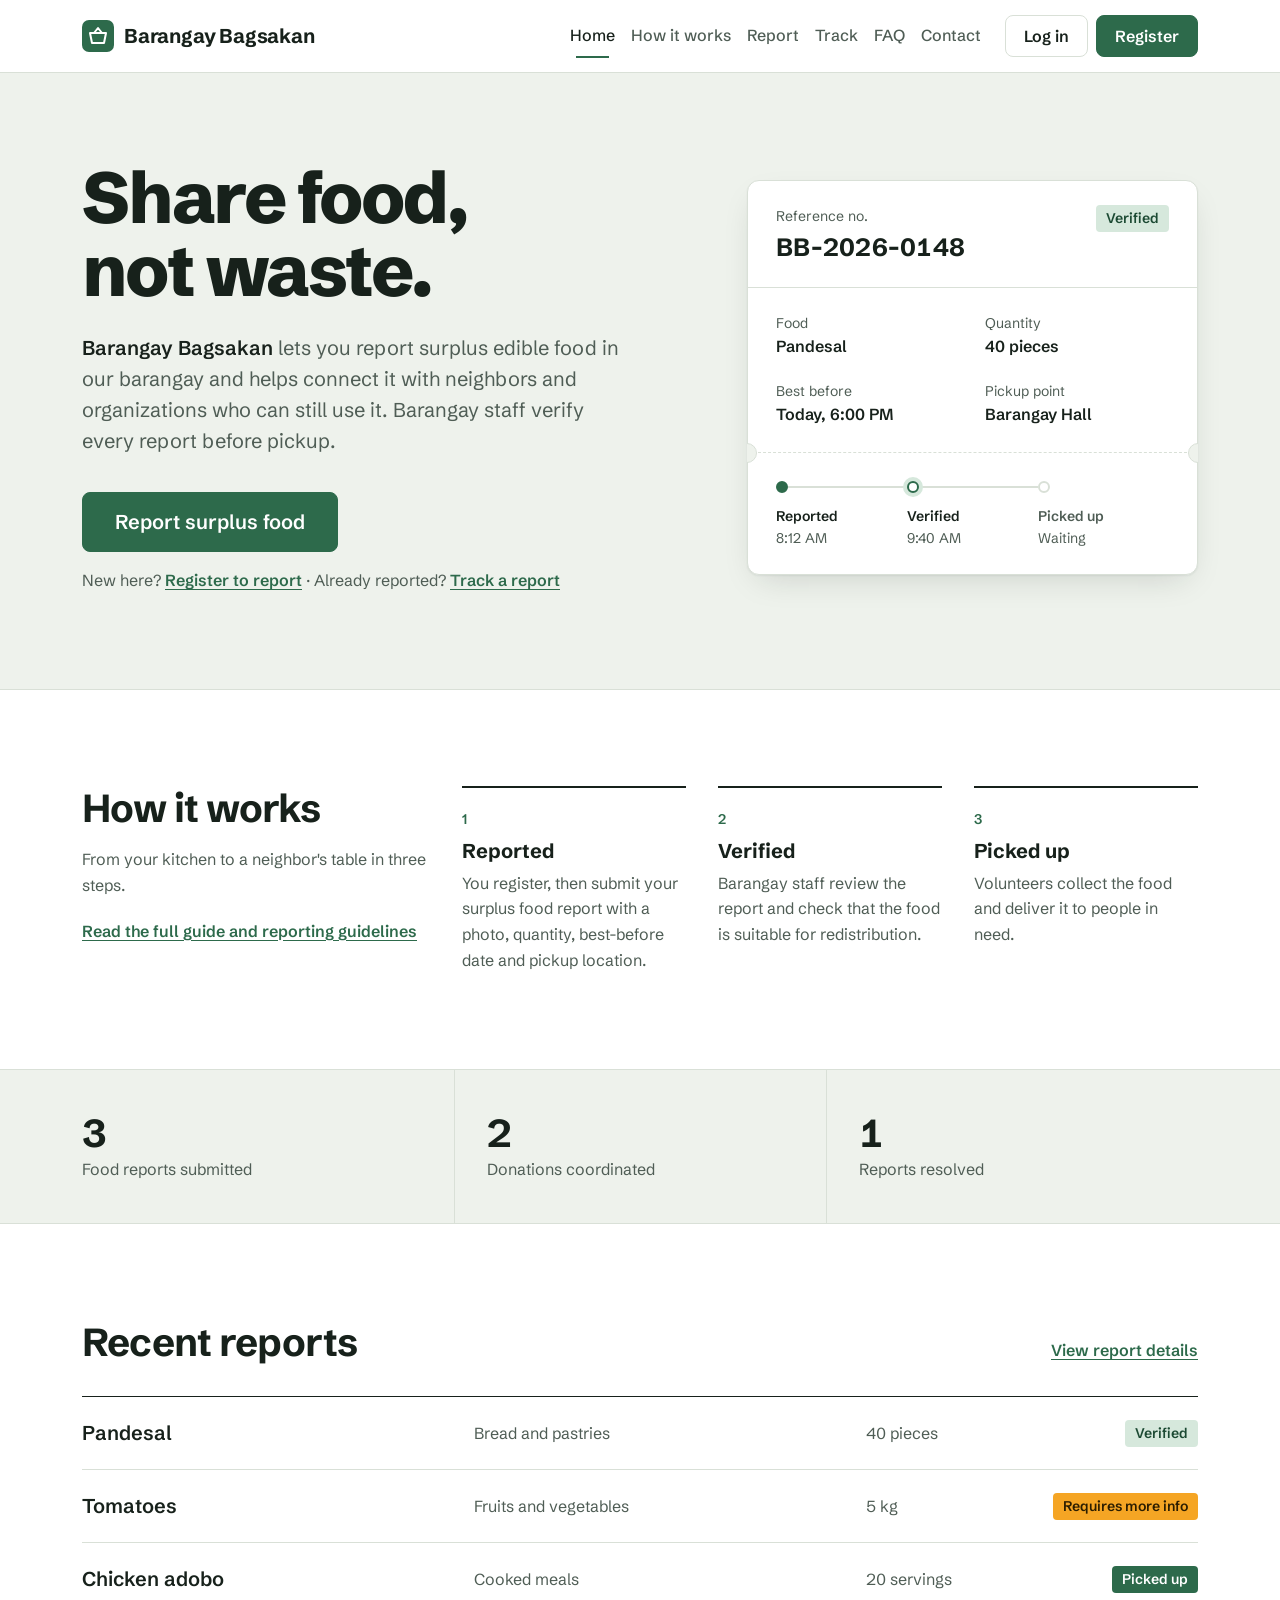
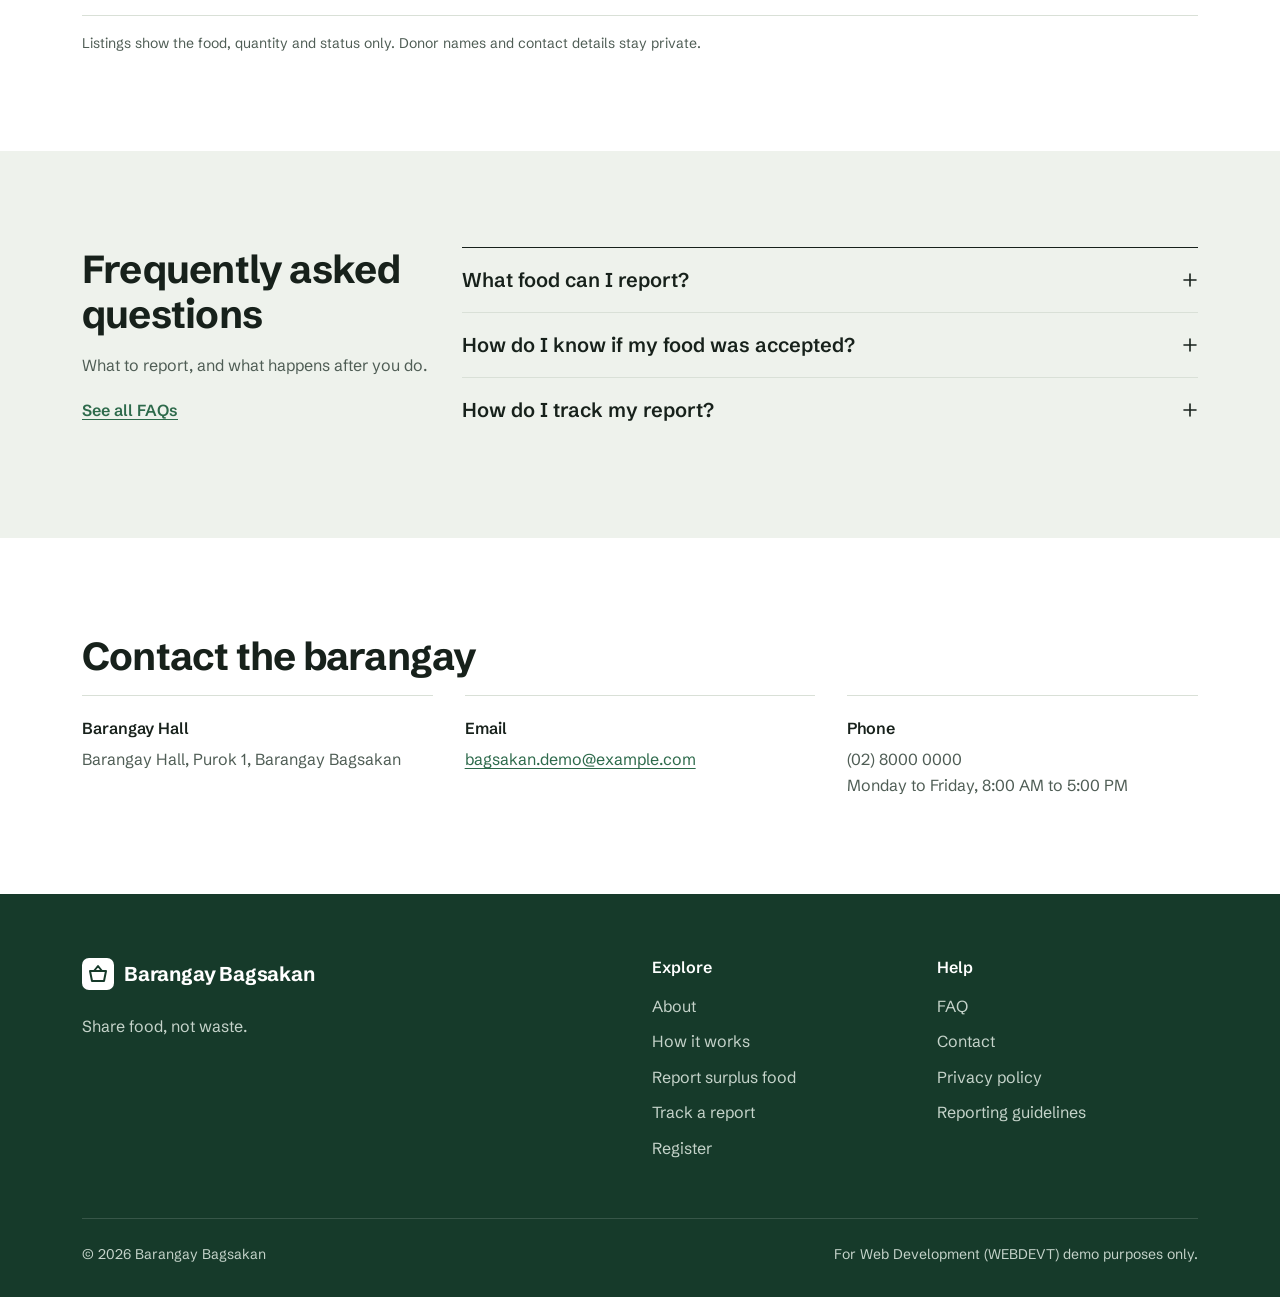
==== commit 52c9bd3a: "Accounts, admin dashboard, required photo, and full worksheet fields - Register and log in: donor ac" ====
--- a/index.html
+++ b/index.html
@@ -41,9 +41,11 @@
           <div class="collapse navbar-collapse" id="main-menu">
             <ul class="navbar-nav ms-auto align-items-lg-center">
               <li class="nav-item"><a class="nav-link active" aria-current="page" href="index.html">Home</a></li>
+              <li class="nav-item"><a class="nav-link" href="how-it-works.html">How it works</a></li>
               <li class="nav-item"><a class="nav-link" href="report.html">Report</a></li>
               <li class="nav-item"><a class="nav-link" href="track.html">Track</a></li>
               <li class="nav-item"><a class="nav-link" href="faq.html">FAQ</a></li>
+              <li class="nav-item"><a class="nav-link" href="contact.html">Contact</a></li>
               <li class="nav-item nav-actions">
                 <a class="btn btn-outline" href="login.html">Log in</a>
                 <a class="btn btn-nav-primary" href="register.html">Register</a>
@@ -67,7 +69,7 @@
 
               <div class="hero-actions">
                 <a class="btn btn-primary-solid" href="report.html">Report surplus food</a>
-                <p class="hero-track">Already reported? <a href="track.html">Track a report</a></p>
+                <p class="hero-track">New here? <a href="register.html">Register to report</a> · Already reported? <a href="track.html">Track a report</a></p>
               </div>
             </div>
 
@@ -120,6 +122,7 @@
             <div class="col-lg-4">
               <h2 class="section-title" id="how-title">How it works</h2>
               <p class="section-lead">From your kitchen to a neighbor's table in three steps.</p>
+              <p><a class="text-link" href="how-it-works.html">Read the full guide and reporting guidelines</a></p>
             </div>
 
             <div class="col-lg-8">
@@ -127,7 +130,7 @@
                 <li class="step">
                   <span class="step-number">1</span>
                   <h3 class="step-title">Reported</h3>
-                  <p>You submit your surplus food report with quantity, expiration date and pickup location.</p>
+                  <p>You register, then submit your surplus food report with a photo, quantity, best-before date and pickup location.</p>
                 </li>
                 <li class="step">
                   <span class="step-number">2</span>
@@ -256,22 +259,23 @@
           <div class="col-lg-5">
             <a class="brand brand-light" href="index.html">
               <svg class="brand-mark" viewBox="0 0 32 32" aria-hidden="true">
-                <rect width="32" height="32" rx="7" />
-                <path d="M8 13h16l-2 10H10z" />
-                <path d="M12 13l4-5 4 5" />
-              </svg>
+              <rect width="32" height="32" rx="7" />
+              <path d="M8 13h16l-2 10H10z" />
+              <path d="M12 13l4-5 4 5" />
+            </svg>
               Barangay Bagsakan
             </a>
-            <p class="footer-tagline">Share the surplus. Feed the community.</p>
+            <p class="footer-tagline">Share food, not waste.</p>
           </div>
 
           <nav class="col-6 col-lg-3 offset-lg-1" aria-label="Footer: explore">
             <h2 class="footer-heading">Explore</h2>
             <ul class="footer-links">
               <li><a href="about.html">About</a></li>
-              <li><a href="index.html#how-it-works">How it works</a></li>
+              <li><a href="how-it-works.html">How it works</a></li>
               <li><a href="report.html">Report surplus food</a></li>
               <li><a href="track.html">Track a report</a></li>
+              <li><a href="register.html">Register</a></li>
             </ul>
           </nav>
 
@@ -279,8 +283,9 @@
             <h2 class="footer-heading">Help</h2>
             <ul class="footer-links">
               <li><a href="faq.html">FAQ</a></li>
-              <li><a href="index.html#contact">Contact</a></li>
+              <li><a href="contact.html">Contact</a></li>
               <li><a href="privacy.html">Privacy policy</a></li>
+              <li><a href="how-it-works.html#guidelines">Reporting guidelines</a></li>
             </ul>
           </nav>
         </div>
@@ -293,6 +298,7 @@
     </footer>
 
     <script src="https://cdn.jsdelivr.net/npm/bootstrap@5.3.3/dist/js/bootstrap.bundle.min.js" integrity="sha384-YvpcrYf0tY3lHB60NNkmXc5s9fDVZLESaAA55NDzOxhy9GkcIdslK1eN7N6jIeHz" crossorigin="anonymous"></script>
+    <script src="auth.js"></script>
     <script src="script.js"></script>
     <script src="reports.js"></script>
     <script src="home.js"></script>
--- a/style.css
+++ b/style.css
@@ -1167,3 +1167,394 @@
   border: 1px solid var(--line);
   border-radius: var(--radius);
 }
+
+/* =========================================================
+   ACCOUNTS, DASHBOARD AND MY REPORTS
+   (login.html, register.html, staff.html, my-reports.html, track.html)
+   ========================================================= */
+
+.status-duplicate { background-color: #e3e5ea; color: #2f3644; }   /* Duplicate */
+
+/* Navbar when logged in: "Hi, Juan" + My reports / Dashboard + Log out */
+.nav-user {
+  align-self: center;
+  color: var(--ink-soft);
+  font-size: var(--text-sm);
+  white-space: nowrap;
+}
+
+button.btn-nav-primary {
+  font-family: var(--font);
+  font-size: var(--text-base);
+}
+
+@media (max-width: 991.98px) {
+  .nav-actions {
+    flex-wrap: wrap;
+    align-items: center;
+    padding: 0.75rem 0 1rem;
+  }
+}
+
+/* Red box at the top of a form that lists what to fix */
+.form-alert {
+  margin-bottom: 1.5rem;
+  padding: 1rem 1.25rem;
+  border: 1px solid #e0a59c;
+  border-left: 4px solid #b3261e;
+  border-radius: var(--radius);
+  background-color: #fdf1ef;
+  color: #5c1a12;
+}
+
+.form-alert[hidden],
+.form-notice[hidden] {
+  display: none;
+}
+
+.form-alert:focus {
+  outline: 3px solid rgba(179, 38, 30, 0.35);
+  outline-offset: 2px;
+}
+
+.form-alert-title {
+  margin: 0 0 0.25rem;
+  font-weight: 700;
+}
+
+.form-alert ul {
+  margin: 0.25rem 0 0;
+  padding-left: 1.25rem;
+}
+
+.form-alert a {
+  color: #7a2418;
+  font-weight: 600;
+}
+
+/* Green note: "Please log in or register first..." */
+.form-notice {
+  margin-bottom: 1.5rem;
+  padding: 1rem 1.25rem;
+  border: 1px solid var(--line);
+  border-left: 4px solid var(--leaf);
+  border-radius: var(--radius);
+  background-color: var(--sage);
+}
+
+.password-row {
+  display: flex;
+  gap: 0.5rem;
+}
+
+.password-row .form-control {
+  flex: 1;
+}
+
+.btn-show {
+  min-width: 4.75rem;
+  font-family: var(--font);
+}
+
+.auth-switch {
+  margin: 1.25rem 0 0;
+  color: var(--ink-soft);
+}
+
+.field-narrow {
+  max-width: 14rem;
+}
+
+.report-form input[readonly] {
+  background-color: var(--sage);
+  color: var(--ink-soft);
+}
+
+/* Contact details filled in from the donor's account */
+.account-details {
+  display: grid;
+  grid-template-columns: repeat(2, minmax(0, 1fr));
+  gap: 1rem 1.5rem;
+  margin: 0;
+  padding: 1rem 1.25rem;
+  border: 1px solid var(--line);
+  border-radius: var(--radius);
+  background-color: var(--sage);
+}
+
+.account-details dt,
+.dash-list dt {
+  font-size: var(--text-sm);
+  font-weight: 600;
+  color: var(--ink-soft);
+}
+
+.account-details dd,
+.dash-list dd {
+  margin: 0;
+  overflow-wrap: anywhere;
+}
+
+.account-details [hidden] {
+  display: none;
+}
+
+/* ---------- Admin dashboard ---------- */
+.section-compact {
+  padding: 2.5rem 0 0;
+}
+
+.section-compact + .section-compact {
+  padding-bottom: var(--section-space);
+}
+
+.dash-stats {
+  display: grid;
+  grid-template-columns: repeat(7, minmax(0, 1fr));
+  gap: 0.75rem;
+  margin: 0;
+}
+
+.dash-stat {
+  padding: 1rem;
+  border: 1px solid var(--line);
+  border-radius: var(--radius);
+  background-color: var(--white);
+}
+
+.dash-stat .status {
+  white-space: normal;
+}
+
+.dash-stat dt {
+  font-size: var(--text-sm);
+  font-weight: 600;
+  color: var(--ink-soft);
+  min-height: 1.9rem;
+}
+
+.dash-stat dd {
+  margin: 0.25rem 0 0;
+  font-size: var(--text-xl);
+  font-weight: 800;
+  line-height: 1.1;
+}
+
+.dash-tools {
+  display: grid;
+  grid-template-columns: 2fr 1fr 1fr;
+  gap: 1rem;
+  margin-bottom: 1rem;
+}
+
+.dash-tools .field {
+  margin-bottom: 0;
+}
+
+.staff-bar { display: flex; flex-wrap: wrap; align-items: center; justify-content: space-between; gap: 1rem; margin-bottom: 1.5rem; }
+.staff-count { color: var(--ink-soft); margin: 0; }
+.staff-saved { color: var(--leaf-dark); font-weight: 600; margin: 0; min-height: 1.6em; }
+.staff-demo-note { background: var(--sage); border: 1px solid var(--line); border-radius: var(--radius); padding: 0.75rem 1rem; margin-top: 1.5rem; color: var(--ink-soft); }
+.staff-table-wrap { border-top: 1px solid var(--ink); }
+.staff-table { width: 100%; border-collapse: collapse; }
+.staff-table th { text-align: left; font-size: var(--text-sm); font-weight: 600; color: var(--ink-soft); padding: 0.75rem 0.75rem 0.75rem 0; border-bottom: 1px solid var(--line); }
+.staff-table td { padding: 0.9rem 0.75rem 0.9rem 0; border-bottom: 1px solid var(--line); vertical-align: top; }
+.staff-ref { font-weight: 600; font-variant-numeric: tabular-nums; white-space: nowrap; }
+.staff-food { font-weight: 600; }
+.staff-sub { display: block; color: var(--ink-soft); font-size: var(--text-sm); }
+.staff-warn { display: block; color: #9a2a1c; font-size: var(--text-sm); font-weight: 600; }
+.staff-table .form-select, .staff-table .form-control { font-family: var(--font); font-size: var(--text-sm); border-color: var(--line); min-height: 40px; }
+.staff-table .form-select:focus, .staff-table .form-control:focus { border-color: var(--leaf); box-shadow: 0 0 0 3px rgba(45, 106, 75, 0.25); }
+.staff-table .form-select { min-width: 11rem; }
+.staff-table textarea { min-width: 12rem; }
+.staff-row-saved td { background: #f3f8f4; }
+.staff-tag { display: inline-block; margin-top: 0.375rem; }
+.staff-empty { padding: 2rem 0; color: var(--ink-soft); }
+.staff-actions { white-space: nowrap; }
+.staff-actions .btn { min-height: 40px; margin: 0 0.25rem 0.25rem 0; font-family: var(--font); }
+.staff-detail-row > td { background-color: #f7f9f6; padding: 1.25rem; }
+.staff-detail-row[hidden] { display: none; }
+
+.dash-details {
+  display: grid;
+  grid-template-columns: 220px 1fr;
+  gap: 1.5rem;
+}
+
+.dash-photo {
+  margin: 0;
+}
+
+.dash-photo img {
+  width: 100%;
+  max-height: 260px;
+  object-fit: cover;
+  border: 1px solid var(--line);
+  border-radius: var(--radius);
+}
+
+.dash-photo figcaption {
+  margin-top: 0.375rem;
+  font-size: var(--text-sm);
+  color: var(--ink-soft);
+  overflow-wrap: anywhere;
+}
+
+.dash-nophoto {
+  display: grid;
+  place-items: center;
+  min-height: 140px;
+  margin: 0;
+  border: 1px dashed var(--line);
+  border-radius: var(--radius);
+  color: var(--ink-soft);
+  font-size: var(--text-sm);
+  text-align: center;
+  padding: 1rem;
+}
+
+.dash-columns {
+  display: grid;
+  grid-template-columns: repeat(auto-fit, minmax(200px, 1fr));
+  gap: 1.25rem 1.5rem;
+}
+
+.dash-heading {
+  margin: 0 0 0.625rem;
+  font-size: var(--text-base);
+  font-weight: 700;
+}
+
+.dash-list {
+  margin: 0;
+}
+
+.dash-list > div + div {
+  margin-top: 0.625rem;
+}
+
+/* Track page: full details for the donor and the admin, and the reply form */
+.owner-details,
+.reply-form {
+  margin-top: 2rem;
+  padding: 1.5rem;
+  border: 1px solid var(--line);
+  border-radius: var(--radius);
+}
+
+.owner-details[hidden],
+.reply-form[hidden] {
+  display: none;
+}
+
+/* ---------- My reports ---------- */
+.my-list {
+  list-style: none;
+  margin: 0;
+  padding: 0;
+  border-top: 1px solid var(--ink);
+}
+
+.my-item {
+  display: flex;
+  align-items: center;
+  gap: 1rem;
+  padding: 1rem 0;
+  border-bottom: 1px solid var(--line);
+}
+
+.my-thumb {
+  width: 64px;
+  height: 64px;
+  flex: none;
+  object-fit: cover;
+  border-radius: var(--radius);
+  border: 1px solid var(--line);
+}
+
+.my-text {
+  flex: 1;
+  min-width: 0;
+}
+
+.my-title {
+  display: block;
+  font-weight: 700;
+  color: var(--ink);
+}
+
+.my-action {
+  display: block;
+  margin-top: 0.25rem;
+  color: #8a4b00;
+  font-size: var(--text-sm);
+  font-weight: 600;
+}
+
+/* ---------- How it works ---------- */
+.how-steps {
+  display: grid;
+  grid-template-columns: repeat(4, minmax(0, 1fr));
+  gap: 1.5rem;
+  list-style: none;
+  margin: 0;
+  padding: 0;
+}
+
+.how-steps li {
+  padding: 1.5rem;
+  border: 1px solid var(--line);
+  border-radius: var(--radius);
+  background-color: var(--white);
+}
+
+.status-guide {
+  display: grid;
+  grid-template-columns: repeat(2, minmax(0, 1fr));
+  gap: 1rem 2rem;
+  margin: 0;
+}
+
+.status-guide dd {
+  margin: 0.375rem 0 0;
+}
+
+/* ---------- Small screens ---------- */
+@media (max-width: 991.98px) {
+  .dash-stats { grid-template-columns: repeat(4, minmax(0, 1fr)); }
+  .how-steps { grid-template-columns: repeat(2, minmax(0, 1fr)); }
+}
+
+@media (max-width: 767.98px) {
+  .dash-stats { grid-template-columns: repeat(2, minmax(0, 1fr)); }
+  .dash-tools { grid-template-columns: 1fr; }
+  .dash-details { grid-template-columns: 1fr; }
+  .status-guide,
+  .account-details { grid-template-columns: 1fr; }
+
+  /* The reports table turns into one card per report */
+  .staff-table thead { display: none; }
+  .staff-table,
+  .staff-table tbody,
+  .staff-table tr,
+  .staff-table td { display: block; width: 100%; }
+  .staff-table tr:not(.staff-detail-row) { padding: 1rem 0 0.5rem; border-bottom: 1px solid var(--line); }
+  .staff-table td { padding: 0.375rem 0; border-bottom: 0; }
+  .staff-table td[data-label]::before {
+    content: attr(data-label);
+    display: block;
+    font-size: var(--text-sm);
+    font-weight: 600;
+    color: var(--ink-soft);
+  }
+  .staff-table .form-select,
+  .staff-table textarea { min-width: 0; width: 100%; }
+  .staff-detail-row > td { padding: 1rem; }
+  .staff-actions { white-space: normal; }
+}
+
+@media (max-width: 575.98px) {
+  .how-steps { grid-template-columns: 1fr; }
+  .my-item { flex-wrap: wrap; }
+  .field-narrow { max-width: none; }
+}
